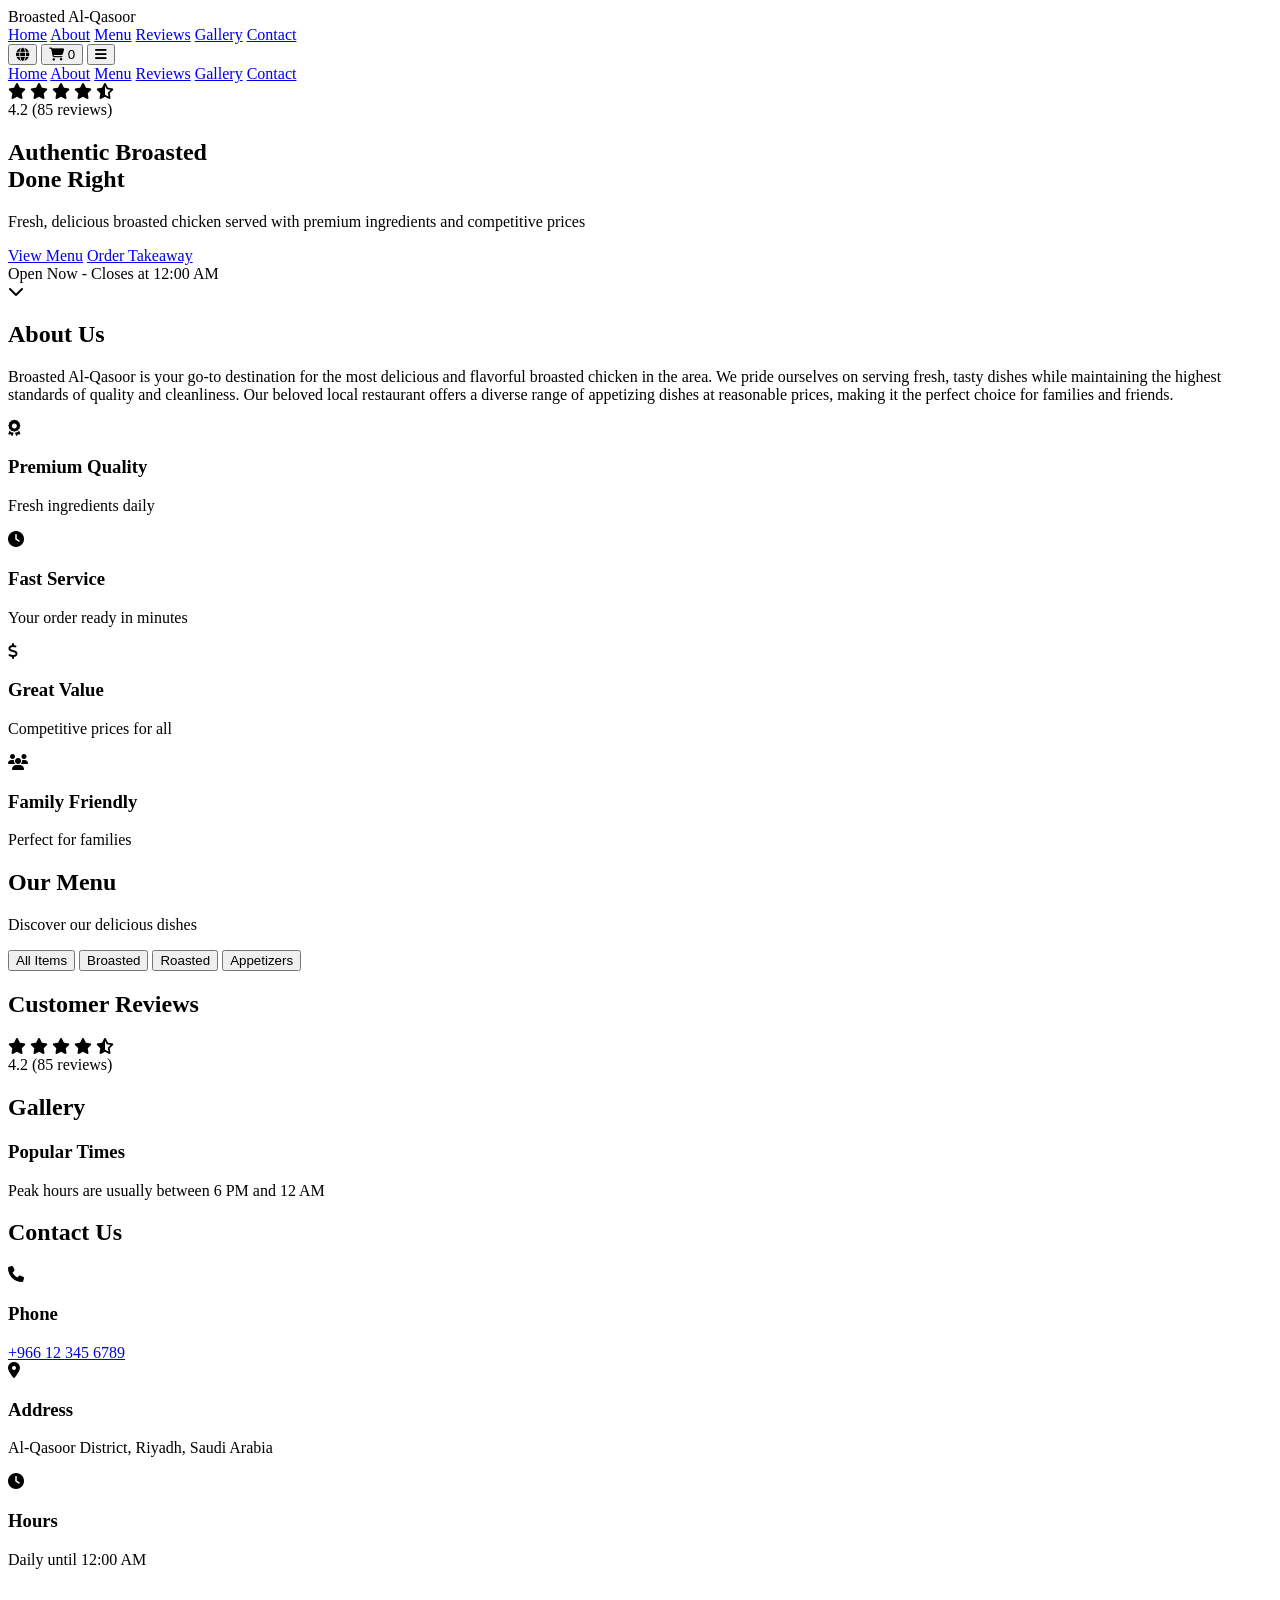
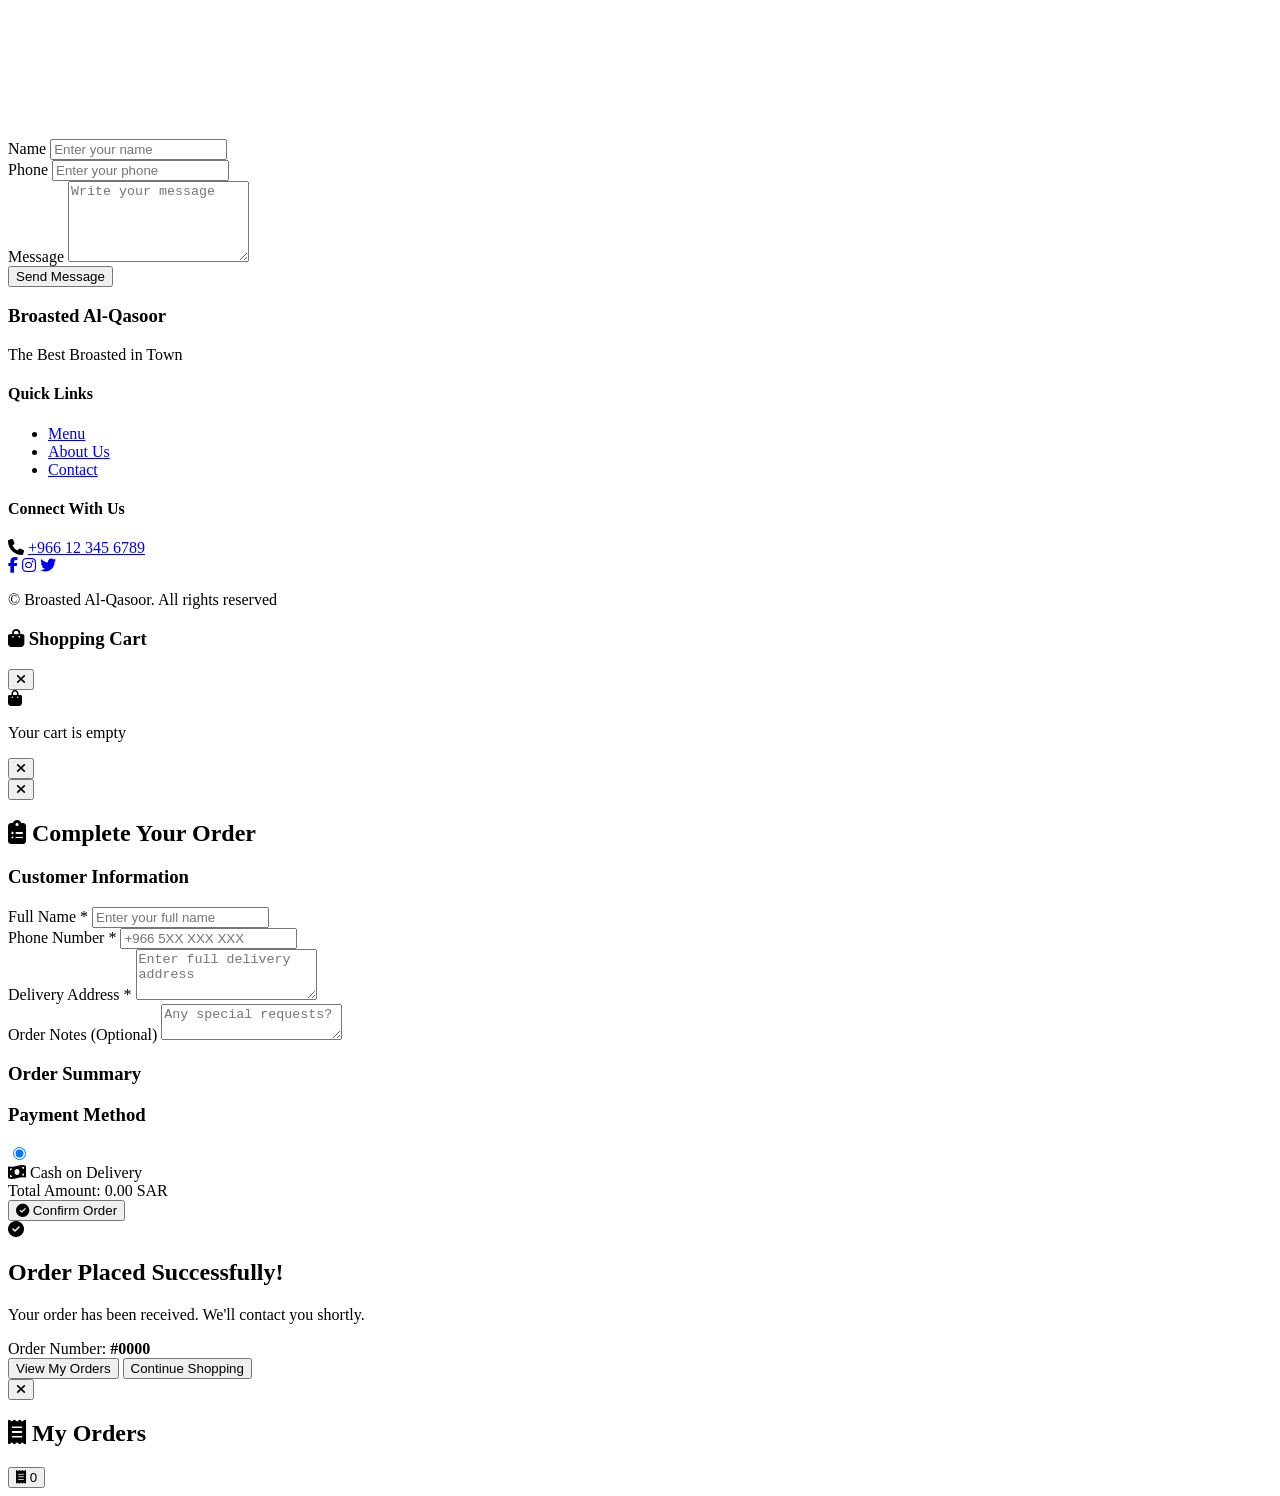
==== index.html @ 2e5b1697 "Create index.html" ====
<!DOCTYPE html>
<html lang="en" dir="ltr">
<head>
    <meta charset="UTF-8">
    <meta name="viewport" content="width=device-width, initial-scale=1.0">
    <title>Broasted Al-Qasoor | بروستد القصور</title>
    <meta name="description" content="Authentic Broasted Chicken - الطعم الأصيل للبروستد">
    
    <!-- Fonts -->
    <link rel="preconnect" href="https://fonts.googleapis.com">
    <link rel="preconnect" href="https://fonts.gstatic.com" crossorigin>
    <link href="https://fonts.googleapis.com/css2?family=Cairo:wght@400;600;700&display=swap" rel="stylesheet">
    
    <!-- Font Awesome -->
    <link rel="stylesheet" href="https://cdnjs.cloudflare.com/ajax/libs/font-awesome/6.4.0/css/all.min.css">
    
    <!-- Custom Styles -->
    <link rel="stylesheet" href="styles.css">
</head>
<body>
    <!-- Header -->
    <header class="header" id="header">
        <div class="container">
            <div class="header-content">
                <!-- Logo -->
                <div class="logo" data-en="Broasted Al-Qasoor" data-ar="بروستد القصور">
                    Broasted Al-Qasoor
                </div>

                <!-- Desktop Navigation -->
                <nav class="nav-desktop">
                    <a href="#hero" class="nav-link" data-en="Home" data-ar="الرئيسية">Home</a>
                    <a href="#about" class="nav-link" data-en="About" data-ar="من نحن">About</a>
                    <a href="#menu" class="nav-link" data-en="Menu" data-ar="القائمة">Menu</a>
                    <a href="#reviews" class="nav-link" data-en="Reviews" data-ar="التقييمات">Reviews</a>
                    <a href="#gallery" class="nav-link" data-en="Gallery" data-ar="المعرض">Gallery</a>
                    <a href="#contact" class="nav-link" data-en="Contact" data-ar="اتصل بنا">Contact</a>
                </nav>

                <!-- Actions -->
                <div class="header-actions">
                    <button class="btn-icon" id="langToggle" aria-label="Toggle Language">
                        <i class="fas fa-globe"></i>
                    </button>
                    <button class="btn-icon" id="cartToggle" aria-label="Shopping Cart">
                        <i class="fas fa-shopping-cart"></i>
                        <span class="cart-badge" id="cartBadge">0</span>
                    </button>
                    <button class="btn-icon mobile-menu-toggle" id="mobileMenuToggle">
                        <i class="fas fa-bars"></i>
                    </button>
                </div>
            </div>

            <!-- Mobile Navigation -->
            <nav class="nav-mobile" id="navMobile">
                <a href="#hero" class="nav-link" data-en="Home" data-ar="الرئيسية">Home</a>
                <a href="#about" class="nav-link" data-en="About" data-ar="من نحن">About</a>
                <a href="#menu" class="nav-link" data-en="Menu" data-ar="القائمة">Menu</a>
                <a href="#reviews" class="nav-link" data-en="Reviews" data-ar="التقييمات">Reviews</a>
                <a href="#gallery" class="nav-link" data-en="Gallery" data-ar="المعرض">Gallery</a>
                <a href="#contact" class="nav-link" data-en="Contact" data-ar="اتصل بنا">Contact</a>
            </nav>
        </div>
    </header>

    <!-- Hero Section -->
    <section class="hero" id="hero">
        <div class="hero-overlay"></div>
        <div class="container">
            <div class="hero-content">
                <!-- Rating Badge -->
                <div class="rating-badge">
                    <div class="stars">
                        <i class="fas fa-star"></i>
                        <i class="fas fa-star"></i>
                        <i class="fas fa-star"></i>
                        <i class="fas fa-star"></i>
                        <i class="fas fa-star-half-alt"></i>
                    </div>
                    <span class="rating-text" data-en="4.2 (85 reviews)" data-ar="4.2 (85 تقييم)">4.2 (85 reviews)</span>
                </div>

                <!-- Main Heading -->
                <h1 class="hero-title">
                    <span class="title-highlight" data-en="Authentic Broasted" data-ar="الطعم الأصيل">Authentic Broasted</span>
                    <br>
                    <span data-en="Done Right" data-ar="للبروستد">Done Right</span>
                </h1>

                <!-- Description -->
                <p class="hero-description" data-en="Fresh, delicious broasted chicken served with premium ingredients and competitive prices" data-ar="دجاج بروستد طازج ولذيذ يقدم مع مكونات عالية الجودة وأسعار منافسة">
                    Fresh, delicious broasted chicken served with premium ingredients and competitive prices
                </p>

                <!-- CTA Buttons -->
                <div class="hero-buttons">
                    <a href="#menu" class="btn btn-primary" data-en="View Menu" data-ar="شاهد القائمة">View Menu</a>
                    <a href="#contact" class="btn btn-secondary" data-en="Order Takeaway" data-ar="اطلب الآن">Order Takeaway</a>
                </div>

                <!-- Status Badge -->
                <div class="status-badge">
                    <span class="status-dot"></span>
                    <span data-en="Open Now - Closes at 12:00 AM" data-ar="مفتوح الآن - يغلق عند 12:00 صباحاً">Open Now - Closes at 12:00 AM</span>
                </div>
            </div>

            <!-- Scroll Indicator -->
            <div class="scroll-indicator">
                <i class="fas fa-chevron-down"></i>
            </div>
        </div>
    </section>

    <!-- About Section -->
    <section class="about" id="about">
        <div class="container">
            <div class="section-header">
                <h2 class="section-title" data-en="About Us" data-ar="من نحن">About Us</h2>
                <div class="title-underline"></div>
                <p class="section-description" data-en="Broasted Al-Qasoor is your go-to destination for the most delicious and flavorful broasted chicken in the area. We pride ourselves on serving fresh, tasty dishes while maintaining the highest standards of quality and cleanliness. Our beloved local restaurant offers a diverse range of appetizing dishes at reasonable prices, making it the perfect choice for families and friends." data-ar="بروستد القصور هو وجهتك المفضلة للحصول على ألذ وأطيب دجاج بروستد في المنطقة. نحن نفتخر بتقديم أطباق طازجة ولذيذة مع الحفاظ على أعلى معايير الجودة والنظافة. مطعمنا المحلي المحبوب يقدم مجموعة متنوعة من الأطباق الشهية بأسعار معقولة، مما يجعله الخيار الأمثل للعائلات والأصدقاء.">
                    Broasted Al-Qasoor is your go-to destination for the most delicious and flavorful broasted chicken in the area. We pride ourselves on serving fresh, tasty dishes while maintaining the highest standards of quality and cleanliness. Our beloved local restaurant offers a diverse range of appetizing dishes at reasonable prices, making it the perfect choice for families and friends.
                </p>
            </div>

            <div class="features-grid">
                <div class="feature-card">
                    <div class="feature-icon">
                        <i class="fas fa-award"></i>
                    </div>
                    <h3 class="feature-title" data-en="Premium Quality" data-ar="جودة عالية">Premium Quality</h3>
                    <p class="feature-description" data-en="Fresh ingredients daily" data-ar="مكونات طازجة يومياً">Fresh ingredients daily</p>
                </div>

                <div class="feature-card">
                    <div class="feature-icon">
                        <i class="fas fa-clock"></i>
                    </div>
                    <h3 class="feature-title" data-en="Fast Service" data-ar="خدمة سريعة">Fast Service</h3>
                    <p class="feature-description" data-en="Your order ready in minutes" data-ar="طلبك جاهز في دقائق">Your order ready in minutes</p>
                </div>

                <div class="feature-card">
                    <div class="feature-icon">
                        <i class="fas fa-dollar-sign"></i>
                    </div>
                    <h3 class="feature-title" data-en="Great Value" data-ar="أسعار مناسبة">Great Value</h3>
                    <p class="feature-description" data-en="Competitive prices for all" data-ar="أسعار تنافسية للجميع">Competitive prices for all</p>
                </div>

                <div class="feature-card">
                    <div class="feature-icon">
                        <i class="fas fa-users"></i>
                    </div>
                    <h3 class="feature-title" data-en="Family Friendly" data-ar="عائلي">Family Friendly</h3>
                    <p class="feature-description" data-en="Perfect for families" data-ar="مكان مثالي للعائلات">Perfect for families</p>
                </div>
            </div>
        </div>
    </section>

    <!-- Menu Section -->
    <section class="menu" id="menu">
        <div class="container">
            <div class="section-header">
                <h2 class="section-title" data-en="Our Menu" data-ar="قائمة الطعام">Our Menu</h2>
                <div class="title-underline"></div>
                <p class="section-description" data-en="Discover our delicious dishes" data-ar="اكتشف أطباقنا اللذيذة">Discover our delicious dishes</p>
            </div>

            <!-- Category Filter -->
            <div class="category-filter">
                <button class="category-btn active" data-category="all" data-en="All Items" data-ar="جميع الأصناف">All Items</button>
                <button class="category-btn" data-category="broasted" data-en="Broasted" data-ar="بروستد">Broasted</button>
                <button class="category-btn" data-category="roasted" data-en="Roasted" data-ar="مشوي">Roasted</button>
                <button class="category-btn" data-category="appetizers" data-en="Appetizers" data-ar="المقبلات">Appetizers</button>
            </div>

            <!-- Menu Grid -->
            <div class="menu-grid" id="menuGrid">
                <!-- Menu items will be inserted here by JavaScript -->
            </div>
        </div>
    </section>

    <!-- Reviews Section -->
    <section class="reviews" id="reviews">
        <div class="container">
            <div class="section-header">
                <h2 class="section-title" data-en="Customer Reviews" data-ar="آراء العملاء">Customer Reviews</h2>
                <div class="title-underline"></div>
                <div class="overall-rating">
                    <div class="stars">
                        <i class="fas fa-star"></i>
                        <i class="fas fa-star"></i>
                        <i class="fas fa-star"></i>
                        <i class="fas fa-star"></i>
                        <i class="fas fa-star-half-alt"></i>
                    </div>
                    <span class="rating-number">4.2</span>
                    <span class="review-count" data-en="(85 reviews)" data-ar="(85 تقييم)">(85 reviews)</span>
                </div>
            </div>

            <div class="reviews-grid" id="reviewsGrid">
                <!-- Reviews will be inserted here by JavaScript -->
            </div>
        </div>
    </section>

    <!-- Gallery Section -->
    <section class="gallery" id="gallery">
        <div class="container">
            <div class="section-header">
                <h2 class="section-title" data-en="Gallery" data-ar="معرض الصور">Gallery</h2>
                <div class="title-underline"></div>
            </div>

            <div class="gallery-grid" id="galleryGrid">
                <!-- Gallery images will be inserted here by JavaScript -->
            </div>

            <!-- Popular Times -->
            <div class="popular-times">
                <h3 class="popular-times-title" data-en="Popular Times" data-ar="أوقات الذروة">Popular Times</h3>
                <div class="times-grid" id="timesGrid">
                    <!-- Times will be inserted here by JavaScript -->
                </div>
                <p class="times-note" data-en="Peak hours are usually between 6 PM and 12 AM" data-ar="أوقات الذروة تتراوح عادة بين 6 مساءً و 12 صباحاً">Peak hours are usually between 6 PM and 12 AM</p>
            </div>
        </div>
    </section>

    <!-- Contact Section -->
    <section class="contact" id="contact">
        <div class="container">
            <div class="section-header">
                <h2 class="section-title" data-en="Contact Us" data-ar="اتصل بنا">Contact Us</h2>
                <div class="title-underline"></div>
            </div>

            <div class="contact-grid">
                <!-- Contact Info -->
                <div class="contact-info">
                    <div class="info-card">
                        <div class="info-icon">
                            <i class="fas fa-phone"></i>
                        </div>
                        <div>
                            <h3 class="info-title" data-en="Phone" data-ar="الهاتف">Phone</h3>
                            <a href="tel:+966123456789" class="info-link">+966 12 345 6789</a>
                        </div>
                    </div>

                    <div class="info-card">
                        <div class="info-icon">
                            <i class="fas fa-map-marker-alt"></i>
                        </div>
                        <div>
                            <h3 class="info-title" data-en="Address" data-ar="العنوان">Address</h3>
                            <p class="info-text" data-en="Al-Qasoor District, Riyadh, Saudi Arabia" data-ar="حي القصور، الرياض، المملكة العربية السعودية">Al-Qasoor District, Riyadh, Saudi Arabia</p>
                        </div>
                    </div>

                    <div class="info-card">
                        <div class="info-icon">
                            <i class="fas fa-clock"></i>
                        </div>
                        <div>
                            <h3 class="info-title" data-en="Hours" data-ar="ساعات العمل">Hours</h3>
                            <p class="info-text" data-en="Daily until 12:00 AM" data-ar="يومياً حتى 12:00 صباحاً">Daily until 12:00 AM</p>
                        </div>
                    </div>

                    <!-- Map -->
                    <div class="map-container">
                        <iframe 
                            src="https://www.google.com/maps/embed?pb=!1m18!1m12!1m3!1d3624.8583447192823!2d46.738586!3d24.713552!2m3!1f0!2f0!3f0!3m2!1i1024!2i768!4f13.1!3m3!1m2!1s0x0%3A0x0!2zMjTCsDQyJzQ4LjgiTiA0NsKwNDQnMTguOSJF!5e0!3m2!1sen!2ssa!4v1234567890"
                            width="100%"
                            height="100%"
                            style="border:0;"
                            allowfullscreen=""
                            loading="lazy"
                            referrerpolicy="no-referrer-when-downgrade">
                        </iframe>
                    </div>
                </div>

                <!-- Contact Form -->
                <div class="contact-form-container">
                    <form class="contact-form" id="contactForm">
                        <div class="form-group">
                            <label data-en="Name" data-ar="الاسم">Name</label>
                            <input type="text" name="name" required placeholder="Enter your name">
                        </div>

                        <div class="form-group">
                            <label data-en="Phone" data-ar="رقم الهاتف">Phone</label>
                            <input type="tel" name="phone" required placeholder="Enter your phone">
                        </div>

                        <div class="form-group">
                            <label data-en="Message" data-ar="الرسالة">Message</label>
                            <textarea name="message" rows="5" required placeholder="Write your message"></textarea>
                        </div>

                        <button type="submit" class="btn btn-primary btn-block" data-en="Send Message" data-ar="إرسال">Send Message</button>
                    </form>
                </div>
            </div>
        </div>
    </section>

    <!-- Footer -->
    <footer class="footer">
        <div class="container">
            <div class="footer-grid">
                <div class="footer-col">
                    <h3 class="footer-title" data-en="Broasted Al-Qasoor" data-ar="بروستد القصور">Broasted Al-Qasoor</h3>
                    <p class="footer-text" data-en="The Best Broasted in Town" data-ar="أفضل بروستد في المنطقة">The Best Broasted in Town</p>
                </div>

                <div class="footer-col">
                    <h4 class="footer-heading" data-en="Quick Links" data-ar="روابط سريعة">Quick Links</h4>
                    <ul class="footer-links">
                        <li><a href="#menu" data-en="Menu" data-ar="القائمة">Menu</a></li>
                        <li><a href="#about" data-en="About Us" data-ar="من نحن">About Us</a></li>
                        <li><a href="#contact" data-en="Contact" data-ar="اتصل بنا">Contact</a></li>
                    </ul>
                </div>

                <div class="footer-col">
                    <h4 class="footer-heading" data-en="Connect With Us" data-ar="تواصل معنا">Connect With Us</h4>
                    <div class="footer-contact">
                        <i class="fas fa-phone"></i>
                        <a href="tel:+966123456789">+966 12 345 6789</a>
                    </div>
                    <div class="social-links">
                        <a href="#" class="social-link" aria-label="Facebook"><i class="fab fa-facebook-f"></i></a>
                        <a href="#" class="social-link" aria-label="Instagram"><i class="fab fa-instagram"></i></a>
                        <a href="#" class="social-link" aria-label="Twitter"><i class="fab fa-twitter"></i></a>
                    </div>
                </div>
            </div>

            <div class="footer-bottom">
                <p>&copy; <span id="currentYear"></span> <span data-en="Broasted Al-Qasoor" data-ar="بروستد القصور">Broasted Al-Qasoor</span>. <span data-en="All rights reserved" data-ar="جميع الحقوق محفوظة">All rights reserved</span></p>
            </div>
        </div>
    </footer>

    <!-- Cart Sidebar -->
    <div class="cart-sidebar" id="cartSidebar">
        <div class="cart-header">
            <h3 class="cart-title">
                <i class="fas fa-shopping-bag"></i>
                <span data-en="Shopping Cart" data-ar="سلة التسوق">Shopping Cart</span>
            </h3>
            <button class="cart-close" id="cartClose">
                <i class="fas fa-times"></i>
            </button>
        </div>

        <div class="cart-body" id="cartBody">
            <div class="cart-empty" id="cartEmpty">
                <i class="fas fa-shopping-bag"></i>
                <p data-en="Your cart is empty" data-ar="السلة فارغة">Your cart is empty</p>
            </div>
            <div class="cart-items" id="cartItems"></div>
        </div>

        <div class="cart-footer" id="cartFooter" style="display: none;">
            <div class="cart-total">
                <span data-en="Total" data-ar="الإجمالي">Total</span>
                <span class="total-amount" id="totalAmount">0.00 SAR</span>
            </div>
            <button class="btn btn-primary btn-block" id="checkoutBtn" data-en="Checkout" data-ar="إتمام الطلب">Checkout</button>
        </div>
    </div>

    <!-- Cart Overlay -->
    <div class="cart-overlay" id="cartOverlay"></div>

    <!-- Product Details Modal -->
    <div class="modal" id="productModal">
        <div class="modal-overlay" id="modalOverlay"></div>
        <div class="modal-content">
            <button class="modal-close" id="modalClose">
                <i class="fas fa-times"></i>
            </button>
            <div class="modal-body" id="modalBody">
                <!-- Product details will be inserted here -->
            </div>
        </div>
    </div>

    <!-- Checkout Modal -->
    <div class="modal" id="checkoutModal">
        <div class="modal-overlay" id="checkoutModalOverlay"></div>
        <div class="modal-content modal-lg">
            <button class="modal-close" id="checkoutModalClose">
                <i class="fas fa-times"></i>
            </button>
            <div class="modal-body">
                <h2 class="modal-title">
                    <i class="fas fa-clipboard-list"></i>
                    <span data-en="Complete Your Order" data-ar="أكمل طلبك">Complete Your Order</span>
                </h2>

                <form id="orderForm" class="order-form">
                    <!-- Customer Info -->
                    <div class="form-section">
                        <h3 class="form-section-title" data-en="Customer Information" data-ar="معلومات العميل">Customer Information</h3>
                        
                        <div class="form-row">
                            <div class="form-group">
                                <label data-en="Full Name *" data-ar="الاسم الكامل *">Full Name *</label>
                                <input type="text" name="customerName" required placeholder="Enter your full name">
                            </div>
                            
                            <div class="form-group">
                                <label data-en="Phone Number *" data-ar="رقم الهاتف *">Phone Number *</label>
                                <input type="tel" name="customerPhone" required placeholder="+966 5XX XXX XXX">
                            </div>
                        </div>

                        <div class="form-group">
                            <label data-en="Delivery Address *" data-ar="عنوان التوصيل *">Delivery Address *</label>
                            <textarea name="customerAddress" rows="3" required placeholder="Enter full delivery address"></textarea>
                        </div>

                        <div class="form-group">
                            <label data-en="Order Notes (Optional)" data-ar="ملاحظات الطلب (اختياري)">Order Notes (Optional)</label>
                            <textarea name="orderNotes" rows="2" placeholder="Any special requests?"></textarea>
                        </div>
                    </div>

                    <!-- Order Summary -->
                    <div class="form-section">
                        <h3 class="form-section-title" data-en="Order Summary" data-ar="ملخص الطلب">Order Summary</h3>
                        <div id="orderSummary" class="order-summary">
                            <!-- Order items will be inserted here -->
                        </div>
                    </div>

                    <!-- Payment Method -->
                    <div class="form-section">
                        <h3 class="form-section-title" data-en="Payment Method" data-ar="طريقة الدفع">Payment Method</h3>
                        <div class="payment-options">
                            <label class="payment-option">
                                <input type="radio" name="paymentMethod" value="cash" checked>
                                <div class="payment-option-content">
                                    <i class="fas fa-money-bill-wave"></i>
                                    <span data-en="Cash on Delivery" data-ar="الدفع عند الاستلام">Cash on Delivery</span>
                                </div>
                            </label>
                        </div>
                    </div>

                    <div class="order-total">
                        <span data-en="Total Amount:" data-ar="المبلغ الإجمالي:">Total Amount:</span>
                        <span class="total-price" id="orderTotalPrice">0.00 SAR</span>
                    </div>

                    <button type="submit" class="btn btn-primary btn-block btn-lg">
                        <i class="fas fa-check-circle"></i>
                        <span data-en="Confirm Order" data-ar="تأكيد الطلب">Confirm Order</span>
                    </button>
                </form>
            </div>
        </div>
    </div>

    <!-- Order Confirmation Modal -->
    <div class="modal" id="confirmationModal">
        <div class="modal-overlay"></div>
        <div class="modal-content modal-sm">
            <div class="modal-body text-center">
                <div class="success-icon">
                    <i class="fas fa-check-circle"></i>
                </div>
                <h2 class="confirmation-title" data-en="Order Placed Successfully!" data-ar="تم تقديم الطلب بنجاح!">Order Placed Successfully!</h2>
                <p class="confirmation-text" data-en="Your order has been received. We'll contact you shortly." data-ar="تم استلام طلبك. سنتواصل معك قريباً.">Your order has been received. We'll contact you shortly.</p>
                <div class="order-number">
                    <span data-en="Order Number:" data-ar="رقم الطلب:">Order Number:</span>
                    <strong id="confirmationOrderNumber">#0000</strong>
                </div>
                <div class="confirmation-actions">
                    <button class="btn btn-primary" id="viewOrdersBtn" data-en="View My Orders" data-ar="عرض طلباتي">View My Orders</button>
                    <button class="btn btn-secondary" id="continueShoppingBtn" data-en="Continue Shopping" data-ar="متابعة التسوق">Continue Shopping</button>
                </div>
            </div>
        </div>
    </div>

    <!-- My Orders Modal -->
    <div class="modal" id="ordersModal">
        <div class="modal-overlay" id="ordersModalOverlay"></div>
        <div class="modal-content modal-xl">
            <button class="modal-close" id="ordersModalClose">
                <i class="fas fa-times"></i>
            </button>
            <div class="modal-body">
                <h2 class="modal-title">
                    <i class="fas fa-receipt"></i>
                    <span data-en="My Orders" data-ar="طلباتي">My Orders</span>
                </h2>
                <div id="ordersContainer" class="orders-container">
                    <!-- Orders will be inserted here -->
                </div>
            </div>
        </div>
    </div>

    <!-- View Orders Button (Fixed) -->
    <button class="view-orders-fab" id="viewOrdersFab" title="My Orders">
        <i class="fas fa-receipt"></i>
        <span class="orders-count" id="ordersCount">0</span>
    </button>

    <!-- Toast Container -->
    <div class="toast-container" id="toastContainer"></div>

    <!-- Custom Script -->
    <script src="script.js"></script>
</body>
</html>
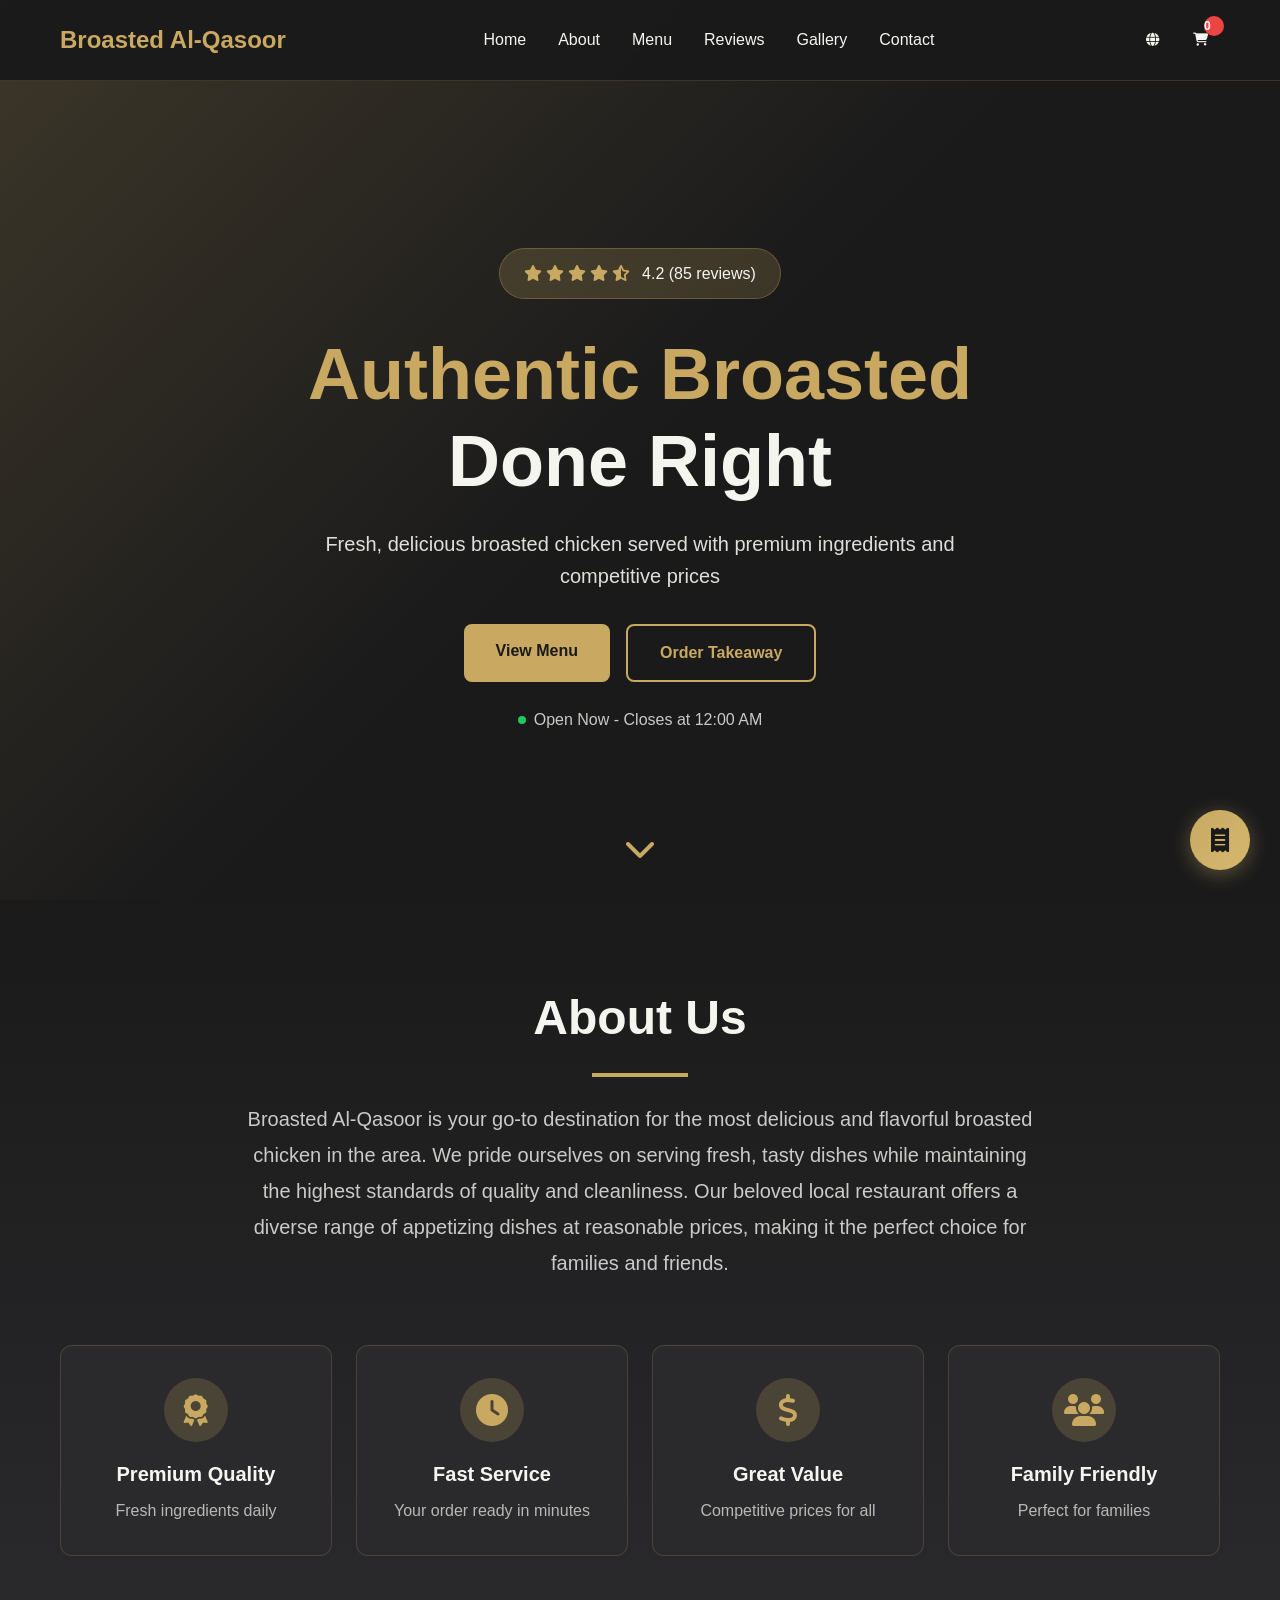
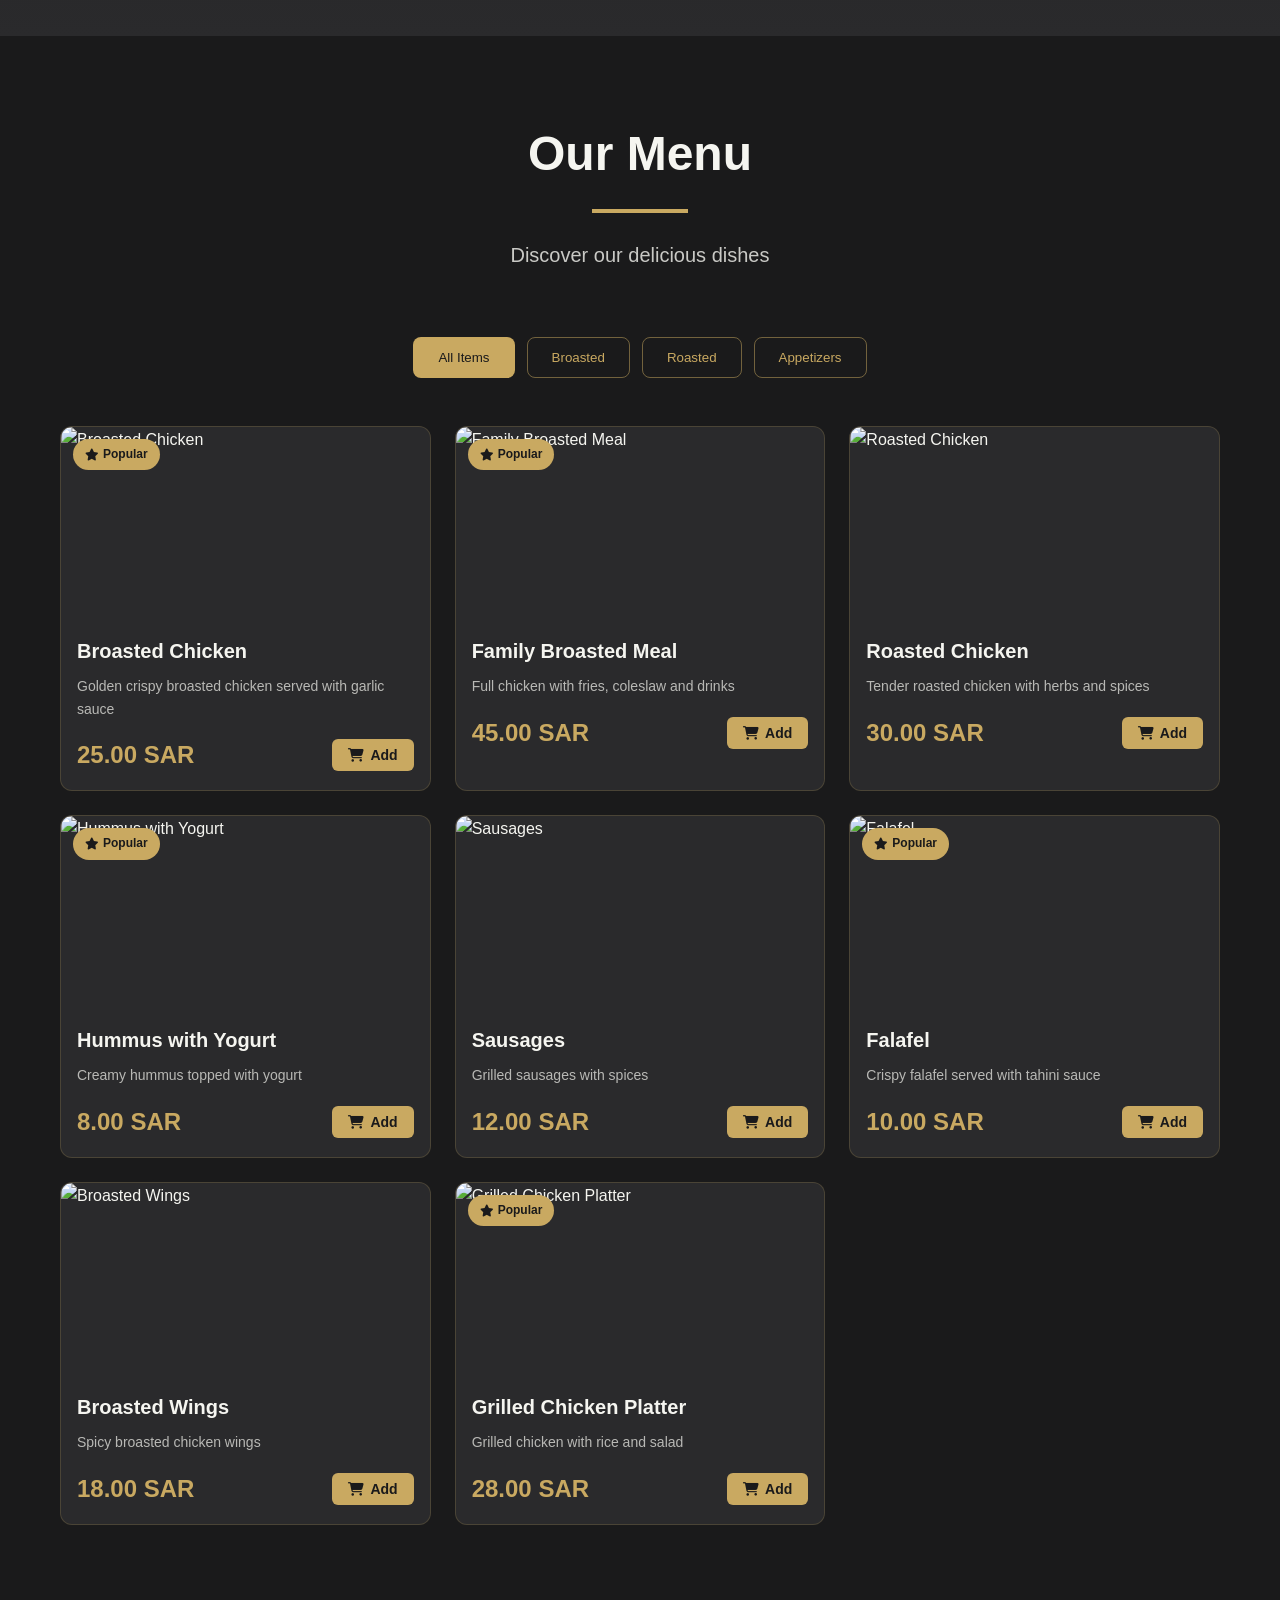
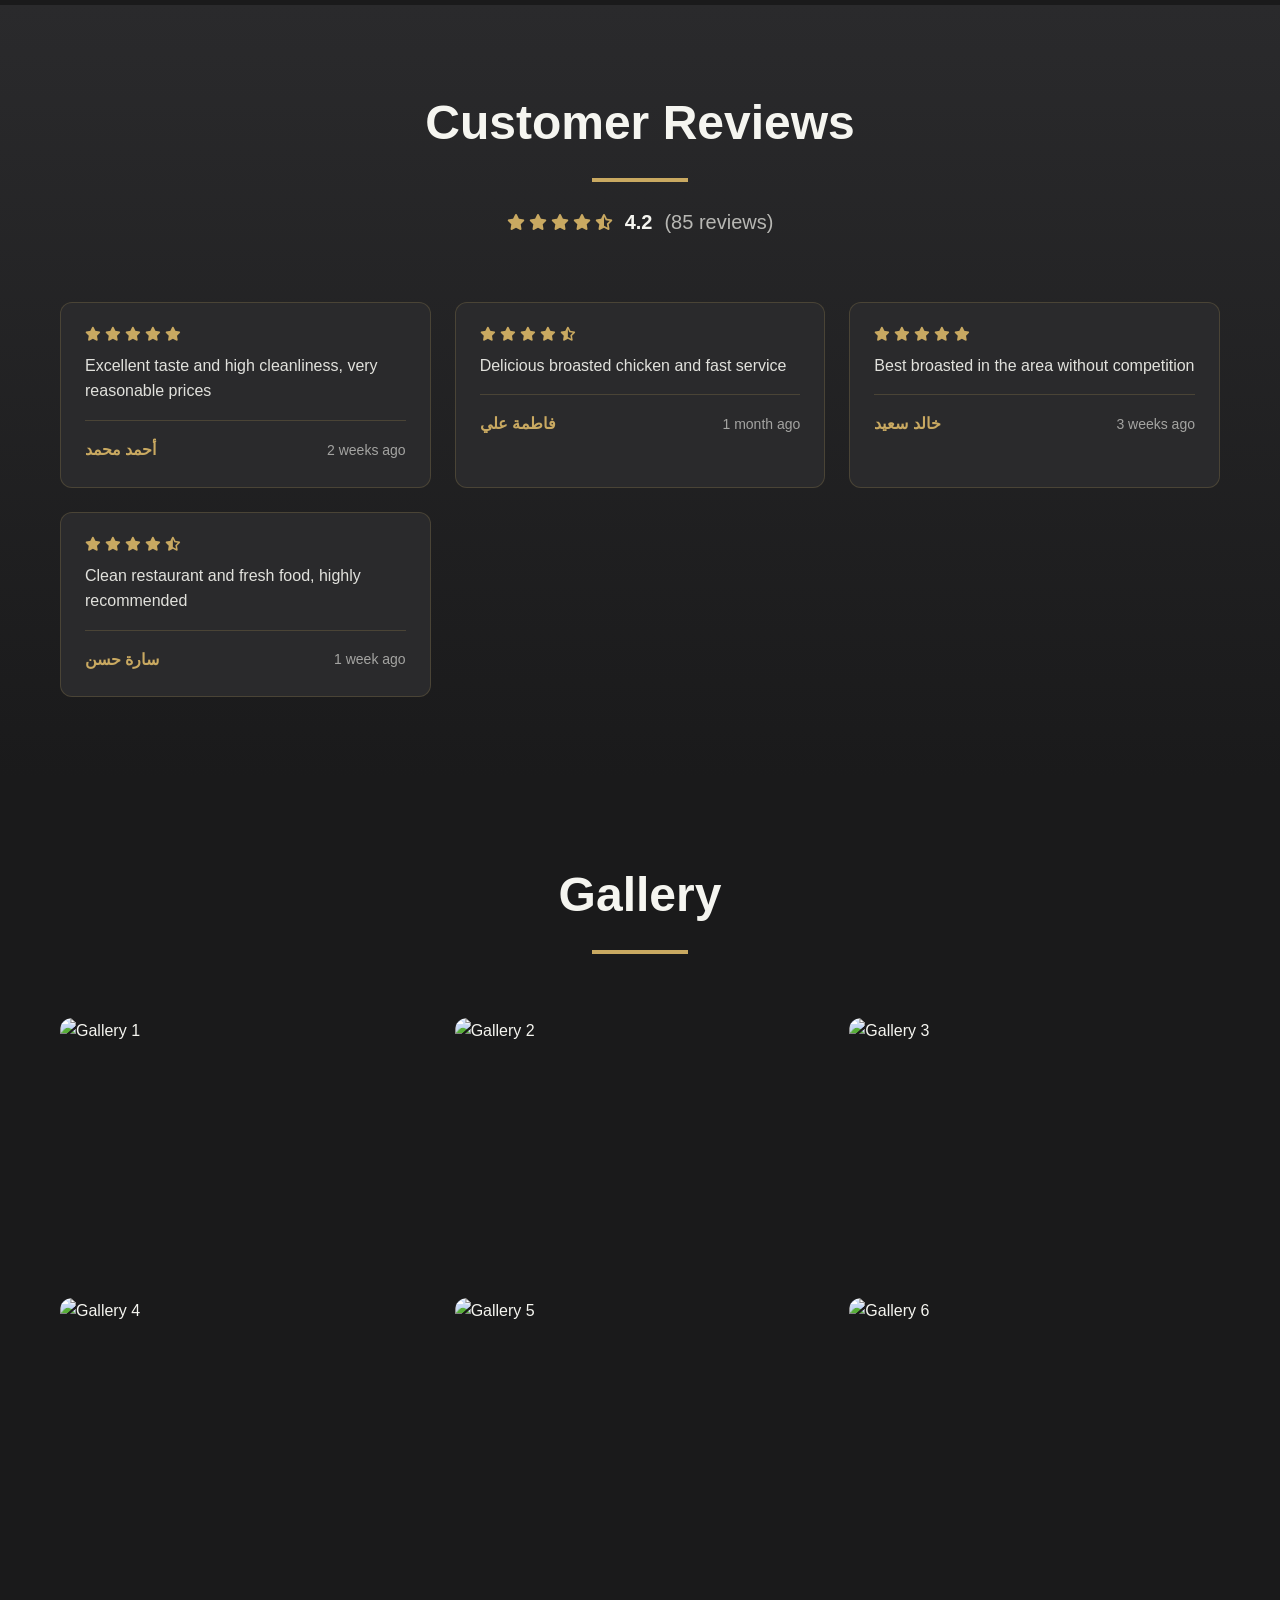
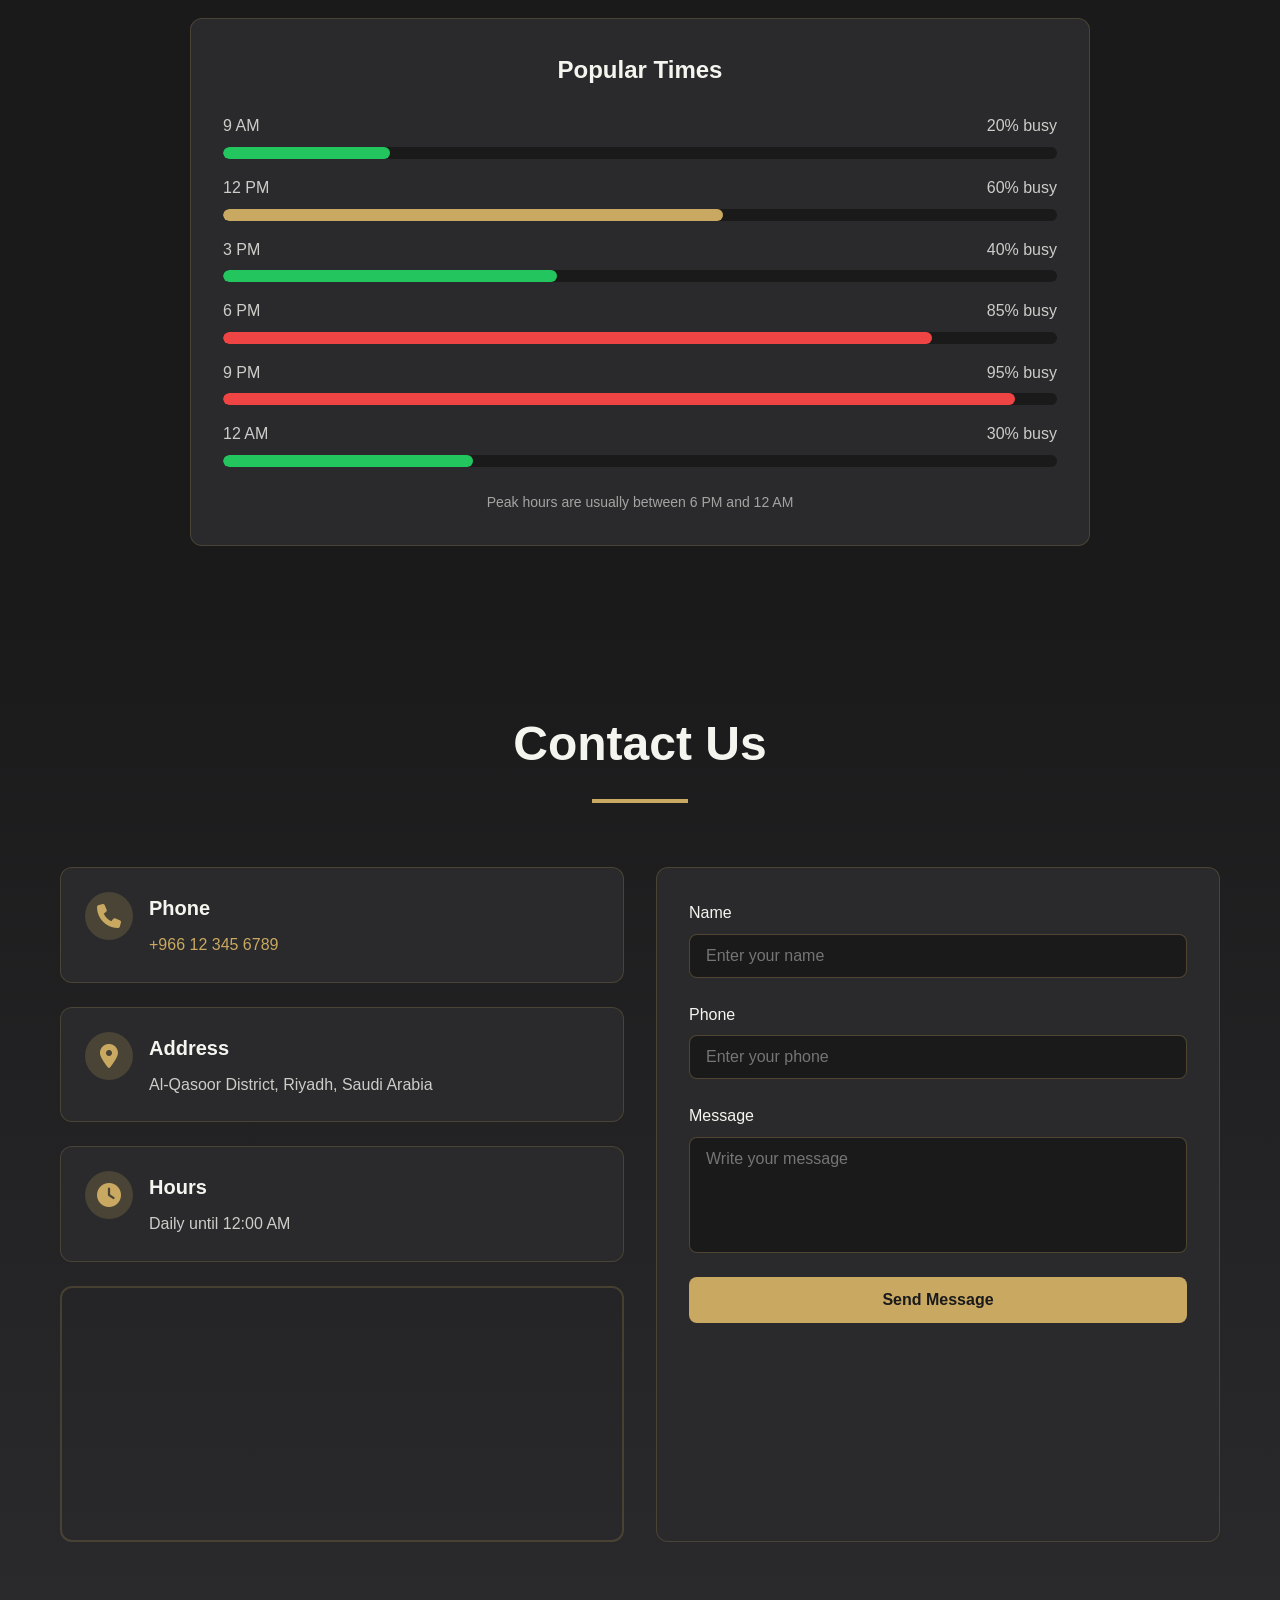
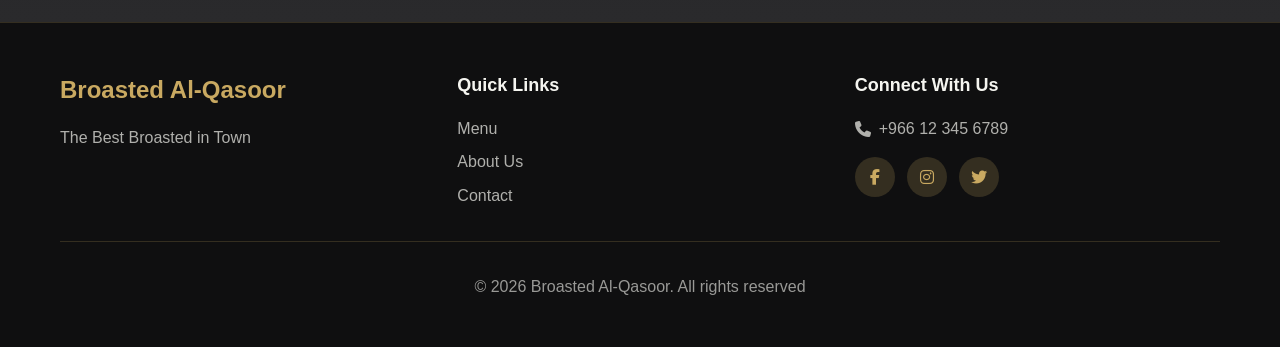
==== commit 911d8e4c: "Update index.html" ====
--- a/index.html
+++ b/index.html
@@ -15,7 +15,7 @@
     <link rel="stylesheet" href="https://cdnjs.cloudflare.com/ajax/libs/font-awesome/6.4.0/css/all.min.css">
     
     <!-- Custom Styles -->
-    <link rel="stylesheet" href="styles.css">
+    <link rel="stylesheet" href="style.css">
 </head>
 <body>
     <!-- Header -->
--- a/style.css
+++ b/style.css
@@ -0,0 +1,2072 @@
+/* ==================== VARIABLES ==================== */
+:root {
+    --charcoal: #1a1a1b;
+    --charcoal-light: #2a2a2c;
+    --charcoal-dark: #0f0f10;
+    --golden: #c9a961;
+    --cream: #f5f5f0;
+    --golden-hover: #d4b76f;
+    --transition: all 0.3s ease;
+}
+
+/* ==================== RESET ==================== */
+* {
+    margin: 0;
+    padding: 0;
+    box-sizing: border-box;
+}
+
+html {
+    scroll-behavior: smooth;
+}
+
+body {
+    font-family: -apple-system, BlinkMacSystemFont, 'Segoe UI', 'Cairo', sans-serif;
+    background-color: var(--charcoal);
+    color: var(--cream);
+    line-height: 1.6;
+    -webkit-font-smoothing: antialiased;
+}
+
+[dir="rtl"] {
+    font-family: 'Cairo', -apple-system, BlinkMacSystemFont, 'Segoe UI', sans-serif;
+}
+
+img {
+    max-width: 100%;
+    height: auto;
+    display: block;
+}
+
+a {
+    text-decoration: none;
+    color: inherit;
+}
+
+button {
+    border: none;
+    background: none;
+    cursor: pointer;
+    font-family: inherit;
+}
+
+/* ==================== UTILITIES ==================== */
+.container {
+    max-width: 1200px;
+    margin: 0 auto;
+    padding: 0 20px;
+}
+
+.btn {
+    display: inline-block;
+    padding: 14px 32px;
+    font-size: 16px;
+    font-weight: 600;
+    border-radius: 8px;
+    transition: var(--transition);
+    text-align: center;
+}
+
+.btn-primary {
+    background-color: var(--golden);
+    color: var(--charcoal);
+}
+
+.btn-primary:hover {
+    background-color: var(--golden-hover);
+    transform: scale(1.05);
+}
+
+.btn-secondary {
+    background-color: transparent;
+    color: var(--golden);
+    border: 2px solid var(--golden);
+}
+
+.btn-secondary:hover {
+    background-color: var(--golden);
+    color: var(--charcoal);
+    transform: scale(1.05);
+}
+
+.btn-block {
+    width: 100%;
+}
+
+.btn-icon {
+    background: transparent;
+    color: var(--cream);
+    width: 40px;
+    height: 40px;
+    display: flex;
+    align-items: center;
+    justify-content: center;
+    border-radius: 50%;
+    transition: var(--transition);
+    position: relative;
+}
+
+.btn-icon:hover {
+    background-color: rgba(201, 169, 97, 0.1);
+    color: var(--golden);
+}
+
+/* ==================== SCROLLBAR ==================== */
+::-webkit-scrollbar {
+    width: 10px;
+}
+
+::-webkit-scrollbar-track {
+    background: var(--charcoal);
+}
+
+::-webkit-scrollbar-thumb {
+    background: var(--golden);
+    border-radius: 5px;
+}
+
+::-webkit-scrollbar-thumb:hover {
+    background: var(--golden-hover);
+}
+
+/* ==================== HEADER ==================== */
+.header {
+    position: fixed;
+    top: 0;
+    left: 0;
+    right: 0;
+    z-index: 1000;
+    background-color: rgba(26, 26, 27, 0.95);
+    backdrop-filter: blur(12px);
+    border-bottom: 1px solid rgba(201, 169, 97, 0.2);
+}
+
+.header-content {
+    display: flex;
+    align-items: center;
+    justify-content: space-between;
+    height: 80px;
+}
+
+.logo {
+    font-size: 24px;
+    font-weight: 700;
+    color: var(--golden);
+}
+
+.nav-desktop {
+    display: none;
+    gap: 32px;
+}
+
+.nav-link {
+    color: var(--cream);
+    font-weight: 500;
+    transition: var(--transition);
+    position: relative;
+}
+
+.nav-link:hover {
+    color: var(--golden);
+}
+
+.header-actions {
+    display: flex;
+    align-items: center;
+    gap: 8px;
+}
+
+.cart-badge {
+    position: absolute;
+    top: -4px;
+    right: -4px;
+    background-color: #ef4444;
+    color: white;
+    font-size: 12px;
+    width: 20px;
+    height: 20px;
+    border-radius: 50%;
+    display: flex;
+    align-items: center;
+    font-weight: 600;
+}
+
+.mobile-menu-toggle {
+    display: flex;
+}
+
+.nav-mobile {
+    display: none;
+    padding: 16px 0;
+    border-top: 1px solid rgba(201, 169, 97, 0.2);
+    flex-direction: column;
+    gap: 8px;
+}
+
+.nav-mobile.active {
+    display: flex;
+}
+
+.nav-mobile .nav-link {
+    padding: 12px 0;
+}
+
+/* ==================== HERO ==================== */
+.hero {
+    min-height: 100vh;
+    display: flex;
+    align-items: center;
+    justify-content: center;
+    position: relative;
+    overflow: hidden;
+    background-image: url('https://images.pexels.com/photos/1600714/pexels-photo-1600714.jpeg');
+    background-size: cover;
+    background-position: center;
+}
+
+.hero-overlay {
+    position: absolute;
+    inset: 0;
+    background: linear-gradient(135deg, rgba(201, 169, 97, 0.2) 0%, rgba(26, 26, 27, 0.8) 50%, var(--charcoal) 100%);
+}
+
+.hero-content {
+    position: relative;
+    z-index: 10;
+    text-align: center;
+    padding: 160px 20px 80px;
+    max-width: 900px;
+    margin: 0 auto;
+}
+
+.rating-badge {
+    display: inline-flex;
+    align-items: center;
+    gap: 12px;
+    background-color: rgba(201, 169, 97, 0.2);
+    backdrop-filter: blur(8px);
+    border: 1px solid rgba(201, 169, 97, 0.3);
+    border-radius: 50px;
+    padding: 12px 24px;
+    margin-bottom: 32px;
+}
+
+.stars {
+    display: flex;
+    gap: 4px;
+}
+
+.stars i {
+    color: var(--golden);
+    font-size: 16px;
+}
+
+.rating-text {
+    color: var(--cream);
+    font-weight: 500;
+}
+
+.hero-title {
+    font-size: 48px;
+    font-weight: 700;
+    line-height: 1.2;
+    margin-bottom: 24px;
+    color: var(--cream);
+}
+
+.title-highlight {
+    color: var(--golden);
+}
+
+.hero-description {
+    font-size: 20px;
+    color: rgba(245, 245, 240, 0.9);
+    margin-bottom: 32px;
+    max-width: 700px;
+    margin-left: auto;
+    margin-right: auto;
+}
+
+.hero-buttons {
+    display: flex;
+    flex-direction: column;
+    gap: 16px;
+    margin-bottom: 24px;
+}
+
+.status-badge {
+    display: inline-flex;
+    align-items: center;
+    gap: 8px;
+    color: rgba(245, 245, 240, 0.8);
+}
+
+.status-dot {
+    width: 8px;
+    height: 8px;
+    background-color: #22c55e;
+    border-radius: 50%;
+    animation: pulse 2s infinite;
+}
+
+@keyframes pulse {
+    0%, 100% {
+        opacity: 1;
+    }
+    50% {
+        opacity: 0.5;
+    }
+}
+
+.scroll-indicator {
+    position: absolute;
+    bottom: 32px;
+    left: 50%;
+    transform: translateX(-50%);
+    animation: bounce 2s infinite;
+}
+
+.scroll-indicator i {
+    font-size: 32px;
+    color: var(--golden);
+}
+
+@keyframes bounce {
+    0%, 100% {
+        transform: translateX(-50%) translateY(0);
+    }
+    50% {
+        transform: translateX(-50%) translateY(-10px);
+    }
+}
+
+/* ==================== SECTIONS ==================== */
+.about, .menu, .reviews, .gallery, .contact {
+    padding: 80px 0;
+}
+
+.about {
+    background: linear-gradient(180deg, var(--charcoal) 0%, var(--charcoal-light) 100%);
+}
+
+.menu {
+    background: var(--charcoal);
+}
+
+.reviews {
+    background: linear-gradient(180deg, var(--charcoal-light) 0%, var(--charcoal) 100%);
+}
+
+.gallery {
+    background: var(--charcoal);
+}
+
+.contact {
+    background: linear-gradient(180deg, var(--charcoal) 0%, var(--charcoal-light) 100%);
+}
+
+.section-header {
+    text-align: center;
+    margin-bottom: 64px;
+}
+
+.section-title {
+    font-size: 40px;
+    font-weight: 700;
+    color: var(--cream);
+    margin-bottom: 16px;
+}
+
+.title-underline {
+    width: 96px;
+    height: 4px;
+    background-color: var(--golden);
+    margin: 0 auto 24px;
+}
+
+.section-description {
+    font-size: 20px;
+    color: rgba(245, 245, 240, 0.8);
+    max-width: 800px;
+    margin: 0 auto;
+    line-height: 1.8;
+}
+
+/* ==================== FEATURES ==================== */
+.features-grid {
+    display: grid;
+    grid-template-columns: repeat(auto-fit, minmax(250px, 1fr));
+    gap: 24px;
+}
+
+.feature-card {
+    background-color: var(--charcoal-light);
+    border: 1px solid rgba(201, 169, 97, 0.2);
+    border-radius: 12px;
+    padding: 32px;
+    text-align: center;
+    transition: var(--transition);
+}
+
+.feature-card:hover {
+    border-color: rgba(201, 169, 97, 0.5);
+    transform: scale(1.05);
+}
+
+.feature-icon {
+    width: 64px;
+    height: 64px;
+    background-color: rgba(201, 169, 97, 0.2);
+    border-radius: 50%;
+    display: flex;
+    align-items: center;
+    justify-content: center;
+    margin: 0 auto 16px;
+    transition: var(--transition);
+}
+
+.feature-card:hover .feature-icon {
+    background-color: rgba(201, 169, 97, 0.3);
+}
+
+.feature-icon i {
+    font-size: 32px;
+    color: var(--golden);
+}
+
+.feature-title {
+    font-size: 20px;
+    font-weight: 600;
+    color: var(--cream);
+    margin-bottom: 8px;
+}
+
+.feature-description {
+    color: rgba(245, 245, 240, 0.7);
+}
+
+/* ==================== MENU ==================== */
+.category-filter {
+    display: flex;
+    flex-wrap: wrap;
+    justify-content: center;
+    gap: 12px;
+    margin-bottom: 48px;
+}
+
+.category-btn {
+    padding: 12px 24px;
+    border: 1px solid rgba(201, 169, 97, 0.5);
+    border-radius: 8px;
+    color: var(--golden);
+    font-weight: 500;
+    transition: var(--transition);
+}
+
+.category-btn:hover,
+.category-btn.active {
+    background-color: var(--golden);
+    color: var(--charcoal);
+}
+
+.menu-grid {
+    display: grid;
+    grid-template-columns: repeat(auto-fill, minmax(280px, 1fr));
+    gap: 24px;
+}
+
+.menu-item {
+    background-color: var(--charcoal-light);
+    border: 1px solid rgba(201, 169, 97, 0.2);
+    border-radius: 12px;
+    overflow: hidden;
+    transition: var(--transition);
+}
+
+.menu-item:hover {
+    border-color: rgba(201, 169, 97, 0.5);
+    transform: scale(1.05);
+}
+
+.menu-item-image {
+    position: relative;
+    height: 192px;
+    overflow: hidden;
+}
+
+.menu-item-image img {
+    width: 100%;
+    height: 100%;
+    object-fit: cover;
+    transition: transform 0.5s ease;
+}
+
+.menu-item:hover .menu-item-image img {
+    transform: scale(1.1);
+}
+
+.popular-badge {
+    position: absolute;
+    top: 12px;
+    left: 12px;
+    background-color: var(--golden);
+    color: var(--charcoal);
+    padding: 6px 12px;
+    border-radius: 20px;
+    font-size: 12px;
+    font-weight: 600;
+    display: flex;
+    align-items: center;
+    gap: 4px;
+}
+
+.menu-item-content {
+    padding: 16px;
+}
+
+.menu-item-title {
+    font-size: 20px;
+    font-weight: 600;
+    color: var(--cream);
+    margin-bottom: 8px;
+}
+
+.menu-item-description {
+    font-size: 14px;
+    color: rgba(245, 245, 240, 0.7);
+    margin-bottom: 16px;
+    overflow: hidden;
+}
+
+.menu-item-footer {
+    display: flex;
+    align-items: center;
+    justify-content: space-between;
+}
+
+.menu-item-price {
+    font-size: 24px;
+    font-weight: 700;
+    color: var(--golden);
+}
+
+.add-to-cart-btn {
+    background-color: var(--golden);
+    color: var(--charcoal);
+    padding: 8px 16px;
+    border-radius: 6px;
+    font-weight: 600;
+    font-size: 14px;
+    display: flex;
+    align-items: center;
+    gap: 6px;
+    transition: var(--transition);
+}
+
+.add-to-cart-btn:hover {
+    background-color: var(--golden-hover);
+    transform: scale(1.05);
+}
+
+/* ==================== REVIEWS ==================== */
+.overall-rating {
+    display: flex;
+    align-items: center;
+    justify-content: center;
+    gap: 12px;
+    font-size: 20px;
+    margin-top: 16px;
+}
+
+.rating-number {
+    font-weight: 700;
+    color: var(--cream);
+}
+
+.review-count {
+    color: rgba(245, 245, 240, 0.7);
+}
+
+.reviews-grid {
+    display: grid;
+    grid-template-columns: repeat(auto-fit, minmax(280px, 1fr));
+    gap: 24px;
+}
+
+.review-card {
+    background-color: var(--charcoal-light);
+    border: 1px solid rgba(201, 169, 97, 0.2);
+    border-radius: 12px;
+    padding: 24px;
+    transition: var(--transition);
+}
+
+.review-card:hover {
+    border-color: rgba(201, 169, 97, 0.5);
+    transform: scale(1.05);
+}
+
+.review-stars {
+    display: flex;
+    gap: 4px;
+    margin-bottom: 12px;
+}
+
+.review-stars i {
+    color: var(--golden);
+    font-size: 14px;
+}
+
+.review-comment {
+    color: rgba(245, 245, 240, 0.9);
+    margin-bottom: 16px;
+    line-height: 1.6;
+}
+
+.review-footer {
+    display: flex;
+    align-items: center;
+    justify-content: space-between;
+    padding-top: 16px;
+    border-top: 1px solid rgba(201, 169, 97, 0.2);
+}
+
+.review-author {
+    font-weight: 600;
+    color: var(--golden);
+}
+
+.review-date {
+    color: rgba(245, 245, 240, 0.6);
+    font-size: 14px;
+}
+
+/* ==================== GALLERY ==================== */
+.gallery-grid {
+    display: grid;
+    grid-template-columns: repeat(auto-fit, minmax(300px, 1fr));
+    gap: 24px;
+    margin-bottom: 64px;
+}
+
+.gallery-item {
+    height: 256px;
+    border-radius: 12px;
+    overflow: hidden;
+    position: relative;
+    cursor: pointer;
+}
+
+.gallery-item img {
+    width: 100%;
+    height: 100%;
+    object-fit: cover;
+    transition: transform 0.5s ease;
+}
+
+.gallery-item:hover img {
+    transform: scale(1.1);
+}
+
+.gallery-item::after {
+    content: '';
+    position: absolute;
+    inset: 0;
+    background: linear-gradient(180deg, transparent 0%, rgba(26, 26, 27, 0.8) 100%);
+    opacity: 0;
+    transition: opacity 0.3s ease;
+}
+
+.gallery-item:hover::after {
+    opacity: 1;
+}
+
+/* Popular Times */
+.popular-times {
+    max-width: 900px;
+    margin: 0 auto;
+    background-color: var(--charcoal-light);
+    border: 1px solid rgba(201, 169, 97, 0.2);
+    border-radius: 12px;
+    padding: 32px;
+}
+
+.popular-times-title {
+    font-size: 24px;
+    font-weight: 600;
+    color: var(--cream);
+    text-align: center;
+    margin-bottom: 24px;
+}
+
+.times-grid {
+    display: flex;
+    flex-direction: column;
+    gap: 16px;
+}
+
+.time-item {
+    display: flex;
+    flex-direction: column;
+    gap: 8px;
+}
+
+.time-header {
+    display: flex;
+    justify-content: space-between;
+    color: rgba(245, 245, 240, 0.8);
+}
+
+.time-bar-container {
+    width: 100%;
+    height: 12px;
+    background-color: var(--charcoal);
+    border-radius: 6px;
+    overflow: hidden;
+}
+
+.time-bar {
+    height: 100%;
+    border-radius: 6px;
+    transition: width 0.5s ease;
+}
+
+.time-bar.low {
+    background-color: #22c55e;
+}
+
+.time-bar.medium {
+    background-color: var(--golden);
+}
+
+.time-bar.high {
+    background-color: #ef4444;
+}
+
+.times-note {
+    text-align: center;
+    color: rgba(245, 245, 240, 0.6);
+    font-size: 14px;
+    margin-top: 24px;
+}
+
+/* ==================== CONTACT ==================== */
+.contact-grid {
+    display: grid;
+    grid-template-columns: 1fr;
+    gap: 32px;
+}
+
+.contact-info {
+    display: flex;
+    flex-direction: column;
+    gap: 24px;
+}
+
+.info-card {
+    background-color: var(--charcoal-light);
+    border: 1px solid rgba(201, 169, 97, 0.2);
+    border-radius: 12px;
+    padding: 24px;
+    display: flex;
+    gap: 16px;
+}
+
+.info-icon {
+    width: 48px;
+    height: 48px;
+    background-color: rgba(201, 169, 97, 0.2);
+    border-radius: 50%;
+    display: flex;
+    align-items: center;
+    justify-content: center;
+    flex-shrink: 0;
+}
+
+.info-icon i {
+    font-size: 24px;
+    color: var(--golden);
+}
+
+.info-title {
+    font-size: 20px;
+    font-weight: 600;
+    color: var(--cream);
+    margin-bottom: 8px;
+}
+
+.info-link {
+    color: var(--golden);
+    transition: var(--transition);
+}
+
+.info-link:hover {
+    color: var(--golden-hover);
+}
+
+.info-text {
+    color: rgba(245, 245, 240, 0.8);
+}
+
+.map-container {
+    height: 256px;
+    border-radius: 12px;
+    overflow: hidden;
+    border: 2px solid rgba(201, 169, 97, 0.2);
+}
+
+.contact-form-container {
+    background-color: var(--charcoal-light);
+    border: 1px solid rgba(201, 169, 97, 0.2);
+    border-radius: 12px;
+    padding: 32px;
+}
+
+.contact-form {
+    display: flex;
+    flex-direction: column;
+    gap: 24px;
+}
+
+.form-group {
+    display: flex;
+    flex-direction: column;
+    gap: 8px;
+}
+
+.form-group label {
+    color: var(--cream);
+    font-weight: 500;
+}
+
+.form-group input,
+.form-group textarea {
+    background-color: var(--charcoal);
+    border: 1px solid rgba(201, 169, 97, 0.3);
+    border-radius: 8px;
+    padding: 12px 16px;
+    color: var(--cream);
+    font-size: 16px;
+    font-family: inherit;
+    transition: var(--transition);
+}
+
+.form-group input:focus,
+.form-group textarea:focus {
+    outline: none;
+    border-color: var(--golden);
+}
+
+.form-group textarea {
+    resize: none;
+}
+
+/* ==================== FOOTER ==================== */
+.footer {
+    background-color: var(--charcoal-dark);
+    border-top: 1px solid rgba(201, 169, 97, 0.2);
+    padding: 48px 0;
+}
+
+.footer-grid {
+    display: grid;
+    grid-template-columns: repeat(auto-fit, minmax(250px, 1fr));
+    gap: 32px;
+    margin-bottom: 32px;
+}
+
+.footer-title {
+    font-size: 24px;
+    font-weight: 700;
+    color: var(--golden);
+    margin-bottom: 16px;
+}
+
+.footer-text {
+    color: rgba(245, 245, 240, 0.7);
+    line-height: 1.6;
+}
+
+.footer-heading {
+    font-size: 18px;
+    font-weight: 600;
+    color: var(--cream);
+    margin-bottom: 16px;
+}
+
+.footer-links {
+    list-style: none;
+    display: flex;
+    flex-direction: column;
+    gap: 8px;
+}
+
+.footer-links a {
+    color: rgba(245, 245, 240, 0.7);
+    transition: var(--transition);
+}
+
+.footer-links a:hover {
+    color: var(--golden);
+}
+
+.footer-contact {
+    display: flex;
+    align-items: center;
+    gap: 8px;
+    color: rgba(245, 245, 240, 0.7);
+    margin-bottom: 16px;
+}
+
+.footer-contact i {
+    font-size: 16px;
+}
+
+.footer-contact a {
+    transition: var(--transition);
+}
+
+.footer-contact a:hover {
+    color: var(--golden);
+}
+
+.social-links {
+    display: flex;
+    gap: 12px;
+}
+
+.social-link {
+    width: 40px;
+    height: 40px;
+    background-color: rgba(201, 169, 97, 0.2);
+    border-radius: 50%;
+    display: flex;
+    align-items: center;
+    justify-content: center;
+    color: var(--golden);
+    transition: var(--transition);
+}
+
+.social-link:hover {
+    background-color: var(--golden);
+    color: var(--charcoal);
+}
+
+.footer-bottom {
+    text-align: center;
+    padding-top: 32px;
+    border-top: 1px solid rgba(201, 169, 97, 0.2);
+    color: rgba(245, 245, 240, 0.6);
+}
+
+/* ==================== CART SIDEBAR ==================== */
+.cart-sidebar {
+    position: fixed;
+    top: 0;
+    right: -400px;
+    width: 400px;
+    height: 100vh;
+    background-color: var(--charcoal);
+    border-left: 1px solid rgba(201, 169, 97, 0.2);
+    z-index: 2000;
+    display: flex;
+    flex-direction: column;
+    transition: right 0.3s ease;
+}
+
+[dir="rtl"] .cart-sidebar {
+    right: auto;
+    left: -400px;
+    border-left: none;
+    border-right: 1px solid rgba(201, 169, 97, 0.2);
+    transition: left 0.3s ease;
+}
+
+.cart-sidebar.active {
+    right: 0;
+}
+
+[dir="rtl"] .cart-sidebar.active {
+    right: auto;
+    left: 0;
+}
+
+.cart-header {
+    display: flex;
+    align-items: center;
+    justify-content: space-between;
+    padding: 24px;
+    border-bottom: 1px solid rgba(201, 169, 97, 0.2);
+}
+
+.cart-title {
+    font-size: 24px;
+    font-weight: 600;
+    color: var(--cream);
+    display: flex;
+    align-items: center;
+    gap: 12px;
+}
+
+.cart-title i {
+    color: var(--golden);
+}
+
+.cart-close {
+    width: 32px;
+    height: 32px;
+    display: flex;
+    align-items: center;
+    justify-content: center;
+    color: var(--cream);
+    transition: var(--transition);
+}
+
+.cart-close:hover {
+    color: var(--golden);
+}
+
+.cart-body {
+    flex: 1;
+    overflow-y: auto;
+    padding: 24px;
+}
+
+.cart-empty {
+    display: flex;
+    flex-direction: column;
+    align-items: center;
+    justify-content: center;
+    height: 100%;
+    text-align: center;
+    color: rgba(245, 245, 240, 0.6);
+}
+
+.cart-empty i {
+    font-size: 64px;
+    color: rgba(201, 169, 97, 0.3);
+    margin-bottom: 16px;
+}
+
+.cart-items {
+    display: flex;
+    flex-direction: column;
+    gap: 16px;
+}
+
+.cart-item {
+    display: flex;
+    gap: 16px;
+    background-color: var(--charcoal-light);
+    padding: 16px;
+    border-radius: 12px;
+    border: 1px solid rgba(201, 169, 97, 0.2);
+}
+
+.cart-item-image {
+    width: 80px;
+    height: 80px;
+    border-radius: 8px;
+    overflow: hidden;
+    flex-shrink: 0;
+}
+
+.cart-item-image img {
+    width: 100%;
+    height: 100%;
+    object-fit: cover;
+}
+
+.cart-item-details {
+    flex: 1;
+}
+
+.cart-item-title {
+    font-weight: 600;
+    color: var(--cream);
+    margin-bottom: 4px;
+}
+
+.cart-item-price {
+    color: var(--golden);
+    font-weight: 700;
+    margin-bottom: 8px;
+}
+
+.cart-item-quantity {
+    display: flex;
+    align-items: center;
+    gap: 8px;
+}
+
+.quantity-btn {
+    width: 32px;
+    height: 32px;
+    border: 1px solid rgba(201, 169, 97, 0.3);
+    border-radius: 4px;
+    display: flex;
+    align-items: center;
+    justify-content: center;
+    color: var(--golden);
+    transition: var(--transition);
+}
+
+.quantity-btn:hover {
+    background-color: var(--golden);
+    color: var(--charcoal);
+}
+
+.quantity-value {
+    color: var(--cream);
+    font-weight: 600;
+    width: 32px;
+    text-align: center;
+}
+
+.cart-item-remove {
+    color: #ef4444;
+    transition: var(--transition);
+}
+
+.cart-item-remove:hover {
+    color: #dc2626;
+}
+
+.cart-footer {
+    padding: 24px;
+    border-top: 1px solid rgba(201, 169, 97, 0.2);
+}
+
+.cart-total {
+    display: flex;
+    align-items: center;
+    justify-content: space-between;
+    font-size: 20px;
+    font-weight: 700;
+    margin-bottom: 16px;
+}
+
+.cart-total span:first-child {
+    color: var(--cream);
+}
+
+.total-amount {
+    color: var(--golden);
+}
+
+.cart-overlay {
+    position: fixed;
+    inset: 0;
+    background-color: rgba(0, 0, 0, 0.5);
+    z-index: 1999;
+    opacity: 0;
+    visibility: hidden;
+    transition: var(--transition);
+}
+
+.cart-overlay.active {
+    opacity: 1;
+    visibility: visible;
+}
+
+/* ==================== TOAST ==================== */
+.toast-container {
+    position: fixed;
+    top: 100px;
+    right: 20px;
+    z-index: 3000;
+    display: flex;
+    flex-direction: column;
+    gap: 12px;
+}
+
+[dir="rtl"] .toast-container {
+    right: auto;
+    left: 20px;
+}
+
+.toast {
+    background-color: var(--charcoal-light);
+    border: 1px solid rgba(201, 169, 97, 0.3);
+    border-radius: 8px;
+    padding: 16px 20px;
+    min-width: 300px;
+    box-shadow: 0 4px 12px rgba(0, 0, 0, 0.3);
+    animation: slideIn 0.3s ease;
+    display: flex;
+    align-items: center;
+    gap: 12px;
+}
+
+.toast.success {
+    border-color: #22c55e;
+}
+
+.toast.error {
+    border-color: #ef4444;
+}
+
+.toast i {
+    font-size: 20px;
+}
+
+.toast.success i {
+    color: #22c55e;
+}
+
+.toast.error i {
+    color: #ef4444;
+}
+
+.toast-message {
+    color: var(--cream);
+    flex: 1;
+}
+
+@keyframes slideIn {
+    from {
+        transform: translateX(400px);
+        opacity: 0;
+    }
+    to {
+        transform: translateX(0);
+        opacity: 1;
+    }
+}
+
+/* ==================== MODAL ==================== */
+.modal {
+    position: fixed;
+    inset: 0;
+    z-index: 2500;
+    display: none;
+    align-items: center;
+    justify-content: center;
+    padding: 20px;
+}
+
+.modal.active {
+    display: flex;
+}
+
+.modal-overlay {
+    position: absolute;
+    inset: 0;
+    background-color: rgba(0, 0, 0, 0.7);
+    backdrop-filter: blur(4px);
+}
+
+.modal-content {
+    position: relative;
+    background-color: var(--charcoal);
+    border: 1px solid rgba(201, 169, 97, 0.3);
+    border-radius: 16px;
+    max-width: 600px;
+    width: 100%;
+    max-height: 90vh;
+    overflow-y: auto;
+    box-shadow: 0 20px 60px rgba(0, 0, 0, 0.5);
+    animation: modalSlideIn 0.3s ease;
+}
+
+.modal-content.modal-sm {
+    max-width: 400px;
+}
+
+.modal-content.modal-lg {
+    max-width: 800px;
+}
+
+.modal-content.modal-xl {
+    max-width: 1000px;
+}
+
+@keyframes modalSlideIn {
+    from {
+        opacity: 0;
+        transform: translateY(-30px);
+    }
+    to {
+        opacity: 1;
+        transform: translateY(0);
+    }
+}
+
+.modal-close {
+    position: absolute;
+    top: 20px;
+    right: 20px;
+    width: 40px;
+    height: 40px;
+    border-radius: 50%;
+    background-color: rgba(201, 169, 97, 0.1);
+    color: var(--cream);
+    display: flex;
+    align-items: center;
+    justify-content: center;
+    transition: var(--transition);
+    z-index: 10;
+}
+
+[dir="rtl"] .modal-close {
+    right: auto;
+    left: 20px;
+}
+
+.modal-close:hover {
+    background-color: var(--golden);
+    color: var(--charcoal);
+}
+
+.modal-body {
+    padding: 40px 32px;
+}
+
+.modal-title {
+    font-size: 28px;
+    font-weight: 700;
+    color: var(--cream);
+    margin-bottom: 24px;
+    display: flex;
+    align-items: center;
+    gap: 12px;
+}
+
+.modal-title i {
+    color: var(--golden);
+}
+
+/* Product Details Modal */
+.product-modal-image {
+    width: 100%;
+    height: 300px;
+    border-radius: 12px;
+    overflow: hidden;
+    margin-bottom: 24px;
+}
+
+.product-modal-image img {
+    width: 100%;
+    height: 100%;
+    object-fit: cover;
+}
+
+.product-modal-title {
+    font-size: 32px;
+    font-weight: 700;
+    color: var(--cream);
+    margin-bottom: 8px;
+}
+
+.product-modal-category {
+    display: inline-block;
+    background-color: rgba(201, 169, 97, 0.2);
+    color: var(--golden);
+    padding: 6px 16px;
+    border-radius: 20px;
+    font-size: 14px;
+    font-weight: 600;
+    margin-bottom: 16px;
+}
+
+.product-modal-description {
+    font-size: 18px;
+    color: rgba(245, 245, 240, 0.8);
+    line-height: 1.6;
+    margin-bottom: 24px;
+}
+
+.product-modal-price {
+    font-size: 36px;
+    font-weight: 700;
+    color: var(--golden);
+    margin-bottom: 24px;
+}
+
+.product-modal-quantity {
+    display: flex;
+    align-items: center;
+    gap: 16px;
+    margin-bottom: 24px;
+}
+
+.product-modal-quantity label {
+    font-size: 18px;
+    font-weight: 600;
+    color: var(--cream);
+}
+
+.quantity-selector {
+    display: flex;
+    align-items: center;
+    gap: 12px;
+    background-color: var(--charcoal-light);
+    border: 1px solid rgba(201, 169, 97, 0.3);
+    border-radius: 8px;
+    padding: 8px 16px;
+}
+
+.quantity-selector button {
+    width: 36px;
+    height: 36px;
+    border-radius: 6px;
+    background-color: rgba(201, 169, 97, 0.2);
+    color: var(--golden);
+    display: flex;
+    align-items: center;
+    justify-content: center;
+    transition: var(--transition);
+}
+
+.quantity-selector button:hover {
+    background-color: var(--golden);
+    color: var(--charcoal);
+}
+
+.quantity-selector span {
+    font-size: 20px;
+    font-weight: 700;
+    color: var(--cream);
+    min-width: 40px;
+    text-align: center;
+}
+
+/* ==================== ORDER FORM ==================== */
+.order-form {
+    display: flex;
+    flex-direction: column;
+    gap: 32px;
+}
+
+.form-section {
+    border: 1px solid rgba(201, 169, 97, 0.2);
+    border-radius: 12px;
+    padding: 24px;
+    background-color: rgba(42, 42, 44, 0.5);
+}
+
+.form-section-title {
+    font-size: 20px;
+    font-weight: 600;
+    color: var(--golden);
+    margin-bottom: 20px;
+    display: flex;
+    align-items: center;
+    gap: 8px;
+}
+
+.form-row {
+    display: grid;
+    grid-template-columns: 1fr 1fr;
+    gap: 16px;
+}
+
+.order-summary {
+    display: flex;
+    flex-direction: column;
+    gap: 12px;
+}
+
+.order-summary-item {
+    display: flex;
+    justify-content: space-between;
+    align-items: center;
+    padding: 12px;
+    background-color: var(--charcoal-light);
+    border-radius: 8px;
+    border: 1px solid rgba(201, 169, 97, 0.2);
+}
+
+.order-summary-item-info {
+    flex: 1;
+}
+
+.order-summary-item-name {
+    font-weight: 600;
+    color: var(--cream);
+    margin-bottom: 4px;
+}
+
+.order-summary-item-quantity {
+    color: rgba(245, 245, 240, 0.6);
+    font-size: 14px;
+}
+
+.order-summary-item-price {
+    font-weight: 700;
+    color: var(--golden);
+    font-size: 18px;
+}
+
+.payment-options {
+    display: flex;
+    flex-direction: column;
+    gap: 12px;
+}
+
+.payment-option {
+    display: flex;
+    cursor: pointer;
+}
+
+.payment-option input[type="radio"] {
+    display: none;
+}
+
+.payment-option-content {
+    flex: 1;
+    display: flex;
+    align-items: center;
+    gap: 12px;
+    padding: 16px;
+    border: 2px solid rgba(201, 169, 97, 0.3);
+    border-radius: 8px;
+    background-color: var(--charcoal-light);
+    transition: var(--transition);
+}
+
+.payment-option input[type="radio"]:checked + .payment-option-content {
+    border-color: var(--golden);
+    background-color: rgba(201, 169, 97, 0.1);
+}
+
+.payment-option-content i {
+    font-size: 24px;
+    color: var(--golden);
+}
+
+.payment-option-content span {
+    font-weight: 600;
+    color: var(--cream);
+}
+
+.order-total {
+    display: flex;
+    justify-content: space-between;
+    align-items: center;
+    padding: 24px;
+    background-color: rgba(201, 169, 97, 0.1);
+    border: 2px solid var(--golden);
+    border-radius: 12px;
+    font-size: 24px;
+    font-weight: 700;
+}
+
+.order-total span:first-child {
+    color: var(--cream);
+}
+
+.total-price {
+    color: var(--golden);
+}
+
+.btn-lg {
+    padding: 18px 32px;
+    font-size: 18px;
+}
+
+/* ==================== ORDER CONFIRMATION ==================== */
+.success-icon {
+    width: 80px;
+    height: 80px;
+    background-color: rgba(34, 197, 94, 0.2);
+    border-radius: 50%;
+    display: flex;
+    align-items: center;
+    justify-content: center;
+    margin: 0 auto 24px;
+}
+
+.success-icon i {
+    font-size: 48px;
+    color: #22c55e;
+}
+
+.confirmation-title {
+    font-size: 28px;
+    font-weight: 700;
+    color: var(--cream);
+    margin-bottom: 12px;
+}
+
+.confirmation-text {
+    font-size: 16px;
+    color: rgba(245, 245, 240, 0.7);
+    margin-bottom: 24px;
+}
+
+.order-number {
+    padding: 16px;
+    background-color: rgba(201, 169, 97, 0.1);
+    border: 1px solid rgba(201, 169, 97, 0.3);
+    border-radius: 8px;
+    margin-bottom: 24px;
+}
+
+.order-number span {
+    color: rgba(245, 245, 240, 0.7);
+    margin-right: 8px;
+}
+
+.order-number strong {
+    color: var(--golden);
+    font-size: 20px;
+}
+
+.confirmation-actions {
+    display: flex;
+    flex-direction: column;
+    gap: 12px;
+}
+
+/* ==================== ORDERS LIST ==================== */
+.orders-container {
+    display: flex;
+    flex-direction: column;
+    gap: 16px;
+}
+
+.order-card {
+    background-color: var(--charcoal-light);
+    border: 1px solid rgba(201, 169, 97, 0.2);
+    border-radius: 12px;
+    padding: 24px;
+    transition: var(--transition);
+}
+
+.order-card:hover {
+    border-color: rgba(201, 169, 97, 0.5);
+}
+
+.order-card-header {
+    display: flex;
+    justify-content: space-between;
+    align-items: center;
+    margin-bottom: 16px;
+    padding-bottom: 16px;
+    border-bottom: 1px solid rgba(201, 169, 97, 0.2);
+}
+
+.order-card-number {
+    font-size: 20px;
+    font-weight: 700;
+    color: var(--golden);
+}
+
+.order-card-date {
+    color: rgba(245, 245, 240, 0.6);
+    font-size: 14px;
+}
+
+.order-card-customer {
+    margin-bottom: 16px;
+}
+
+.order-card-customer-row {
+    display: flex;
+    align-items: center;
+    gap: 8px;
+    margin-bottom: 8px;
+    color: rgba(245, 245, 240, 0.8);
+}
+
+.order-card-customer-row i {
+    color: var(--golden);
+    width: 20px;
+}
+
+.order-card-items {
+    display: flex;
+    flex-direction: column;
+    gap: 8px;
+    margin-bottom: 16px;
+}
+
+.order-card-item {
+    display: flex;
+    justify-content: space-between;
+    padding: 8px 12px;
+    background-color: rgba(42, 42, 44, 0.5);
+    border-radius: 6px;
+}
+
+.order-card-item-name {
+    color: var(--cream);
+}
+
+.order-card-item-quantity {
+    color: rgba(245, 245, 240, 0.6);
+    margin: 0 8px;
+}
+
+.order-card-item-price {
+    color: var(--golden);
+    font-weight: 600;
+}
+
+.order-card-footer {
+    display: flex;
+    justify-content: space-between;
+    align-items: center;
+    padding-top: 16px;
+    border-top: 1px solid rgba(201, 169, 97, 0.2);
+}
+
+.order-card-total {
+    font-size: 20px;
+    font-weight: 700;
+    color: var(--golden);
+}
+
+.order-card-status {
+    padding: 8px 16px;
+    border-radius: 20px;
+    font-size: 14px;
+    font-weight: 600;
+}
+
+.order-card-status.pending {
+    background-color: rgba(234, 179, 8, 0.2);
+    color: #facc15;
+}
+
+.empty-orders {
+    text-align: center;
+    padding: 60px 20px;
+    color: rgba(245, 245, 240, 0.6);
+}
+
+.empty-orders i {
+    font-size: 64px;
+    color: rgba(201, 169, 97, 0.3);
+    margin-bottom: 16px;
+}
+
+.empty-orders p {
+    font-size: 18px;
+}
+
+/* ==================== VIEW ORDERS FAB ==================== */
+.view-orders-fab {
+    position: fixed;
+    bottom: 30px;
+    right: 30px;
+    width: 60px;
+    height: 60px;
+    background: linear-gradient(135deg, var(--golden), var(--golden-hover));
+    color: var(--charcoal);
+    border-radius: 50%;
+    box-shadow: 0 4px 20px rgba(201, 169, 97, 0.4);
+    display: flex;
+    align-items: center;
+    justify-content: center;
+    font-size: 24px;
+    transition: var(--transition);
+    z-index: 1500;
+}
+
+[dir="rtl"] .view-orders-fab {
+    right: auto;
+    left: 30px;
+}
+
+.view-orders-fab:hover {
+    transform: scale(1.1);
+    box-shadow: 0 6px 30px rgba(201, 169, 97, 0.6);
+}
+
+.view-orders-fab .orders-count {
+    position: absolute;
+    top: -4px;
+    right: -4px;
+    background-color: #ef4444;
+    color: white;
+    font-size: 12px;
+    font-weight: 700;
+    width: 24px;
+    height: 24px;
+    border-radius: 50%;
+    display: flex;
+    align-items: center;
+    justify-content: center;
+    border: 2px solid var(--charcoal);
+}
+
+.text-center {
+    text-align: center;
+}
+
+/* ==================== RESPONSIVE ==================== */
+@media (min-width: 768px) {
+    .nav-desktop {
+        display: flex;
+    }
+
+    .mobile-menu-toggle {
+        display: none;
+    }
+
+    .hero-title {
+        font-size: 64px;
+    }
+
+    .hero-buttons {
+        flex-direction: row;
+        justify-content: center;
+    }
+
+    .section-title {
+        font-size: 48px;
+    }
+
+    .contact-grid {
+        grid-template-columns: 1fr 1fr;
+    }
+}
+
+@media (min-width: 1024px) {
+    .hero-title {
+        font-size: 72px;
+    }
+}
+
+@media (max-width: 767px) {
+    .header-content {
+        height: 70px;
+    }
+
+    .logo {
+        font-size: 20px;
+    }
+
+    .hero-title {
+        font-size: 36px;
+    }
+
+    .hero-description {
+        font-size: 16px;
+    }
+
+    .section-title {
+        font-size: 32px;
+    }
+
+    .section-description {
+        font-size: 16px;
+    }
+
+    .features-grid {
+        grid-template-columns: 1fr;
+    }
+
+    .menu-grid {
+        grid-template-columns: 1fr;
+    }
+
+    .reviews-grid {
+        grid-template-columns: 1fr;
+    }
+
+    .gallery-grid {
+        grid-template-columns: 1fr;
+    }
+
+    .footer-grid {
+        grid-template-columns: 1fr;
+    }
+
+    .form-row {
+        grid-template-columns: 1fr;
+    }
+
+    .modal-body {
+        padding: 24px 20px;
+    }
+
+    .modal-title {
+        font-size: 22px;
+    }
+
+    .product-modal-title {
+        font-size: 24px;
+    }
+
+    .product-modal-price {
+        font-size: 28px;
+    }
+
+    .order-total {
+        font-size: 18px;
+        padding: 16px;
+    }
+
+    .confirmation-title {
+        font-size: 22px;
+    }
+
+    .order-number strong {
+        font-size: 18px;
+    }
+
+    .view-orders-fab {
+        width: 50px;
+        height: 50px;
+        font-size: 20px;
+        bottom: 20px;
+        right: 20px;
+    }
+
+    [dir="rtl"] .view-orders-fab {
+        left: 20px;
+    }
+}
+
+@media (max-width: 500px) {
+    .cart-sidebar {
+        width: 100%;
+        right: -100%;
+    }
+
+    [dir="rtl"] .cart-sidebar {
+        left: -100%;
+    }
+
+    .cart-sidebar.active {
+        right: 0;
+    }
+
+    [dir="rtl"] .cart-sidebar.active {
+        left: 0;
+    }
+
+    .rating-badge {
+        flex-direction: column;
+        gap: 8px;
+    }
+
+    .hero-content {
+        padding: 140px 20px 60px;
+    }
+
+    .btn {
+        padding: 12px 24px;
+        font-size: 14px;
+    }
+
+    .btn-lg {
+        padding: 14px 24px;
+        font-size: 16px;
+    }
+
+    .modal-content {
+        max-width: 95%;
+        max-height: 95vh;
+    }
+
+    .modal-close {
+        top: 12px;
+        right: 12px;
+        width: 36px;
+        height: 36px;
+    }
+
+    [dir="rtl"] .modal-close {
+        left: 12px;
+    }
+
+    .toast {
+        min-width: 250px;
+    }
+
+    .toast-container {
+        right: 10px;
+        top: 80px;
+    }
+
+    [dir="rtl"] .toast-container {
+        left: 10px;
+        right: auto;
+    }
+}
+
+/* ==================== SMALL MOBILE (320px-374px) ==================== */
+@media (max-width: 374px) {
+    .hero-title {
+        font-size: 28px;
+    }
+
+    .hero-description {
+        font-size: 14px;
+    }
+
+    .section-title {
+        font-size: 26px;
+    }
+
+    .category-btn {
+        padding: 8px 16px;
+        font-size: 14px;
+    }
+
+    .menu-item-title {
+        font-size: 18px;
+    }
+
+    .menu-item-price {
+        font-size: 20px;
+    }
+
+    .add-to-cart-btn {
+        padding: 6px 12px;
+        font-size: 12px;
+    }
+}
+
+/* ==================== TABLET LANDSCAPE ==================== */
+@media (min-width: 768px) and (max-width: 1023px) {
+    .menu-grid {
+        grid-template-columns: repeat(2, 1fr);
+    }
+
+    .reviews-grid {
+        grid-template-columns: repeat(2, 1fr);
+    }
+
+    .gallery-grid {
+        grid-template-columns: repeat(2, 1fr);
+    }
+
+    .footer-grid {
+        grid-template-columns: repeat(2, 1fr);
+    }
+}
+
+/* ==================== LARGE DESKTOP ==================== */
+@media (min-width: 1440px) {
+    .container {
+        max-width: 1400px;
+    }
+
+    .hero-title {
+        font-size: 80px;
+    }
+
+    .section-title {
+        font-size: 56px;
+    }
+}
+
+/* ==================== PRINT STYLES ==================== */
+@media print {
+    .header,
+    .cart-sidebar,
+    .view-orders-fab,
+    .toast-container {
+        display: none !important;
+    }
+
+    body {
+        background-color: white;
+        color: black;
+    }
+}
